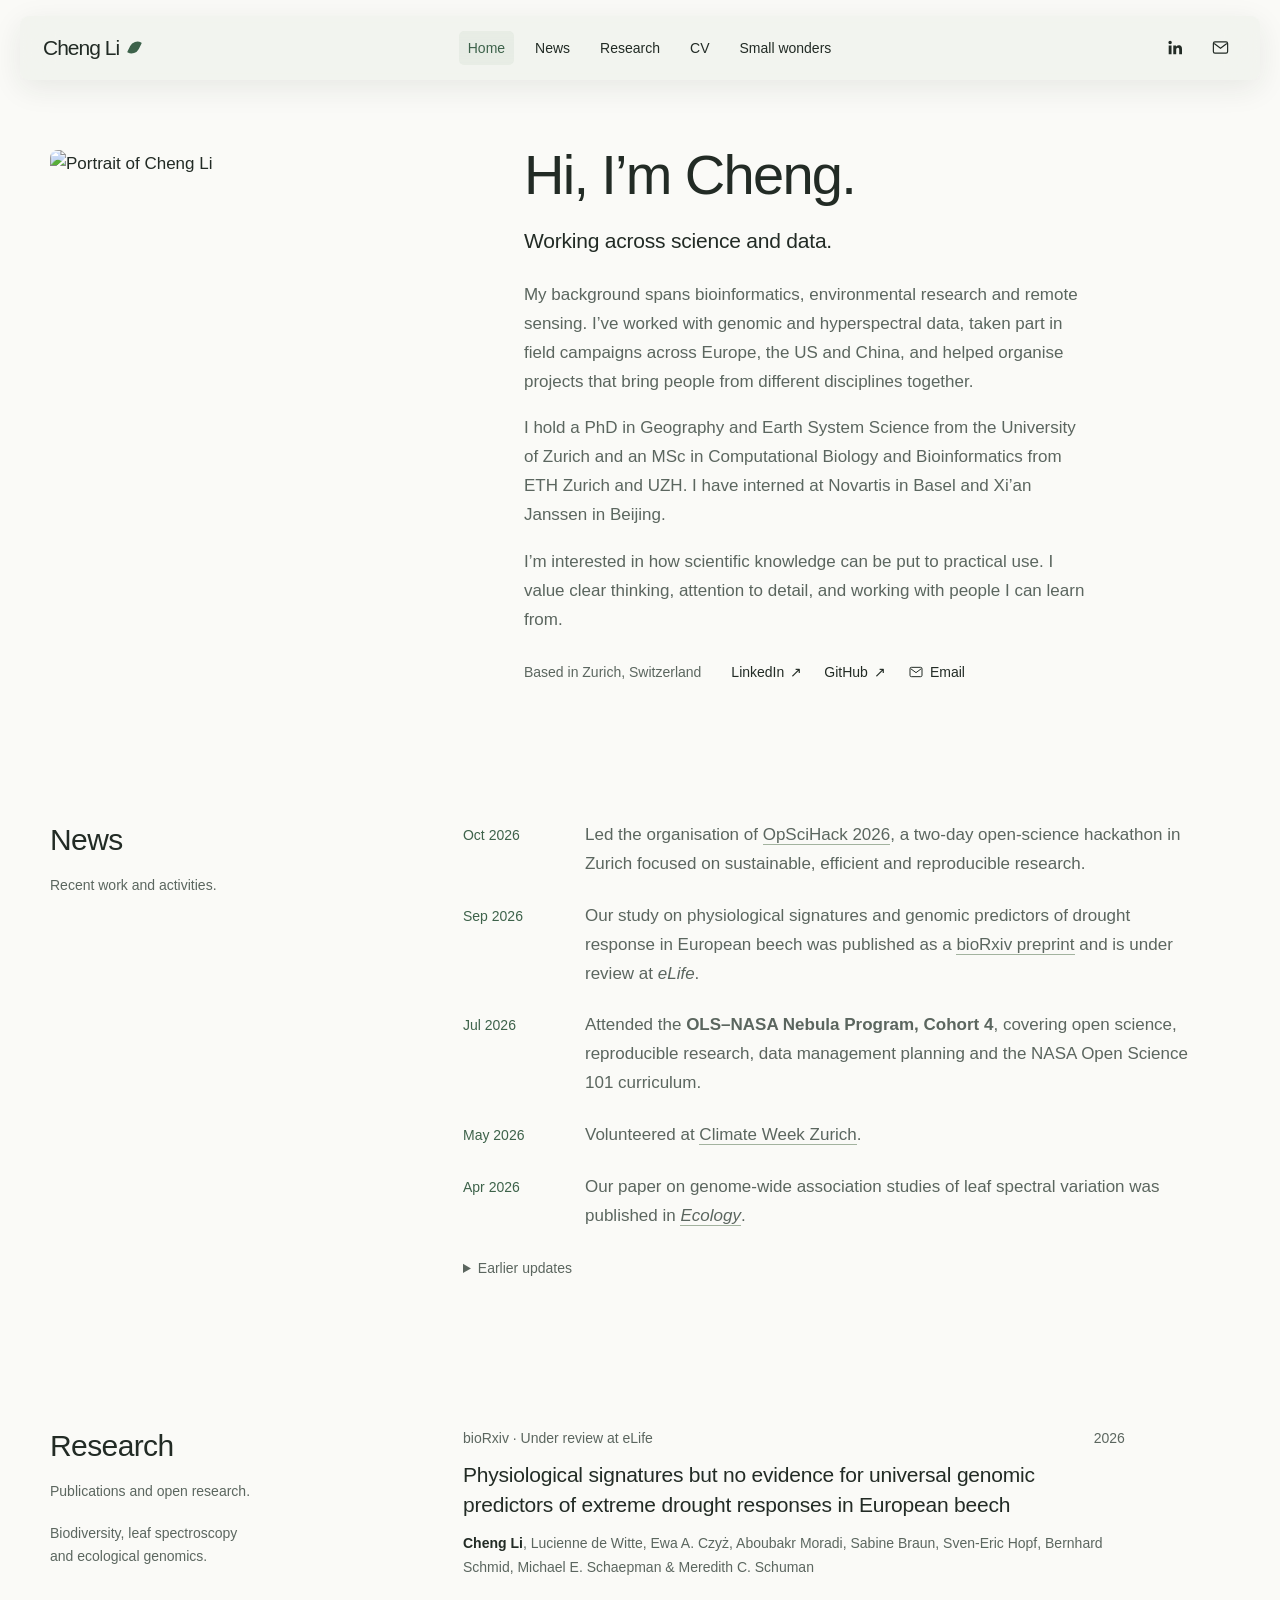
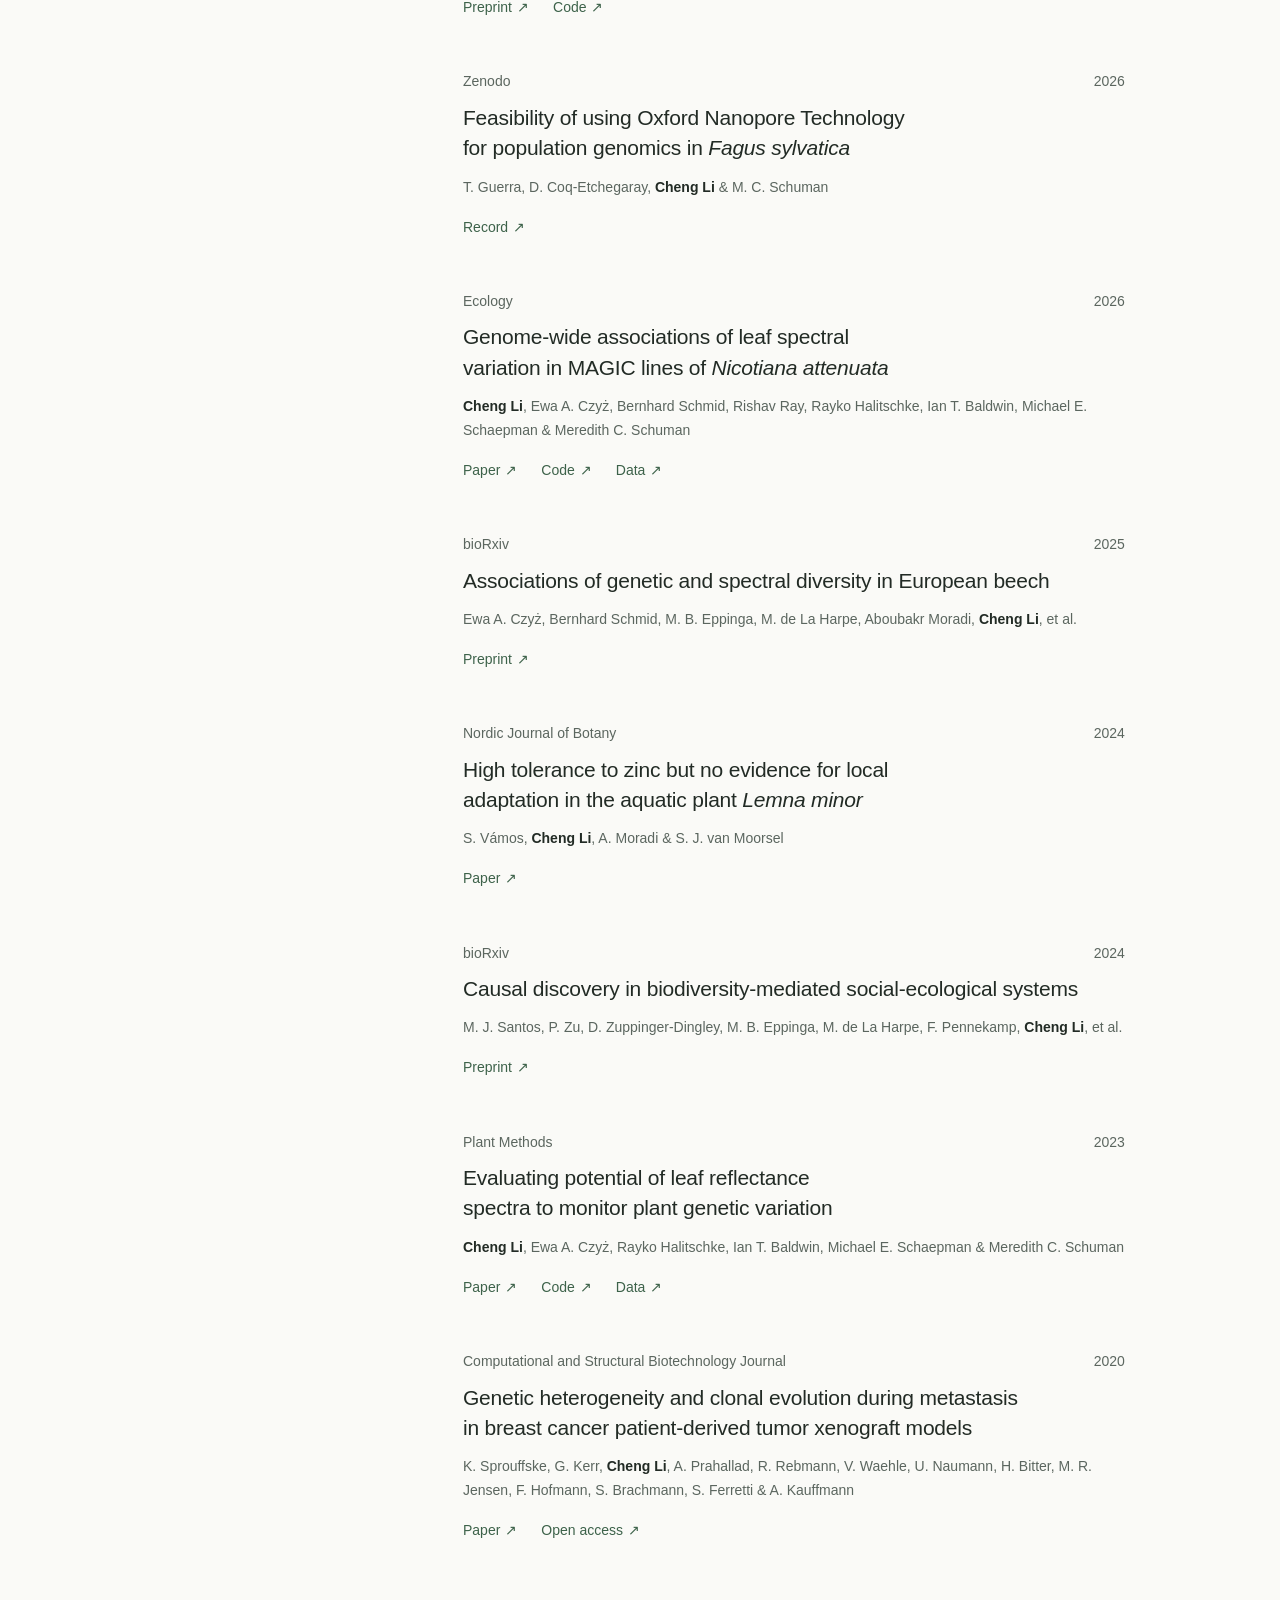
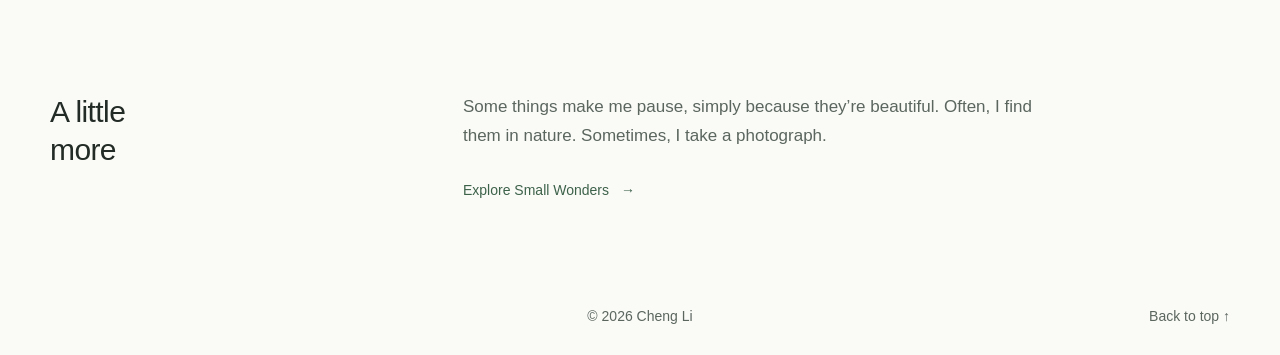
==== index.html @ f8cbde22 "Publish personal website pages and styles" ====
<!doctype html>
<html lang="en">
<head>
  <meta charset="utf-8">
  <meta name="viewport" content="width=device-width, initial-scale=1">
  <meta name="description" content="Cheng Li — interdisciplinary data professional in Zurich, bringing together ideas and experience across fields to turn complex challenges into practical value.">
  <meta name="theme-color" content="#fafaf7">
  <title>Cheng Li — Data & Interdisciplinary Work</title>
  <link rel="icon" href="assets/favicon.svg" type="image/svg+xml">
  <link rel="stylesheet" href="styles.css?v=9">
  <link rel="stylesheet" href="typography.css?v=8">
  <script src="script.js?v=2" defer></script>
</head>
<body>
  <a class="skip" href="#main">Skip to content</a>
  <header class="site-header">
    <a class="wordmark" href="#" aria-label="Cheng Li, home">Cheng Li<span class="brand-leaf" aria-hidden="true"></span></a>
    <nav aria-label="Main navigation"><a href="#main" aria-current="page">Home</a><a href="#news">News</a><a href="#research">Research</a><a href="cv.html">CV</a><a href="small-wonders.html">Small wonders</a></nav>
    <div class="header-icons"><a href="https://www.linkedin.com/in/chengli-naturedata" class="header-icon" aria-label="Cheng Li on LinkedIn" target="_blank" rel="noopener noreferrer"><svg viewBox="0 0 24 24" aria-hidden="true"><path fill="currentColor" stroke="none" d="M5.2 3.5a2.2 2.2 0 1 0 0 4.4 2.2 2.2 0 0 0 0-4.4ZM3.4 9.5H7v11H3.4zM9.2 9.5h3.4V11h.05c.47-.89 1.62-1.83 3.34-1.83 3.57 0 4.23 2.35 4.23 5.4v5.93h-3.55v-5.26c0-1.26-.02-2.88-1.76-2.88-1.76 0-2.03 1.37-2.03 2.79v5.35H9.2z"/></svg></a><a href="mailto:licheng1221@hotmail.com" class="email-icon" aria-label="Email Cheng Li"><svg viewBox="0 0 24 24" aria-hidden="true"><rect x="3" y="5" width="18" height="14" rx="2"/><path d="m4 7 8 6 8-6"/></svg></a></div>
  </header>
  <main id="main" class="wrap">
    <section class="hero" aria-labelledby="hero-title">
      <div class="hero-intro"><h1 id="hero-title">Hi, I’m Cheng.</h1><p class="professional-title">Working across science and data.</p><p class="bio">My background spans bioinformatics, environmental research and remote sensing. I’ve worked with genomic and hyperspectral data, taken part in field campaigns across Europe, the US and China, and helped organise projects that bring people from different disciplines together.</p><p class="bio">I hold a PhD in Geography and Earth System Science from the University of Zurich and an MSc in Computational Biology and Bioinformatics from ETH Zurich and UZH. I have interned at Novartis in Basel and Xi’an Janssen in Beijing.</p><p class="bio">I’m interested in how scientific knowledge can be put to practical use. I value clear thinking, attention to detail, and working with people I can learn from.</p></div>
      <figure class="portrait"><img src="assets/cheng-li.jpg" alt="Portrait of Cheng Li" width="1792" height="2217"></figure>
      <div class="hero-bottom"><p class="location">Based in Zurich, Switzerland</p><div class="socials"><a href="https://www.linkedin.com/in/chengli-naturedata" target="_blank" rel="noopener noreferrer">LinkedIn <span aria-hidden="true">↗</span></a><a href="https://github.com/licheng1221" target="_blank" rel="noopener noreferrer">GitHub <span aria-hidden="true">↗</span></a><a href="mailto:licheng1221@hotmail.com" aria-label="Email Cheng Li"><svg viewBox="0 0 24 24" aria-hidden="true"><rect x="3" y="5" width="18" height="14" rx="2"/><path d="m4 7 8 6 8-6"/></svg><span>Email</span></a></div></div>
    </section>

    <section id="news" class="section news" aria-labelledby="news-title"><div class="section-label"><h2 id="news-title">News</h2><p>Recent work and activities.</p></div><div class="section-content"><ol class="news-list">
      <li><time datetime="2026-10">Oct 2026</time><p>Led the organisation of <a href="https://www.openinnovationlifesciences.com/opscihack" target="_blank" rel="noopener noreferrer">OpSciHack 2026</a>, a two-day open-science hackathon in Zurich focused on sustainable, efficient and reproducible research.</p></li>
      <li><time datetime="2026-09">Sep 2026</time><p>Our study on physiological signatures and genomic predictors of drought response in European beech was published as a <a href="https://doi.org/10.64898/2026.09.20.752377" target="_blank" rel="noopener noreferrer">bioRxiv preprint</a> and is under review at <em>eLife</em>.</p></li>
      <li><time datetime="2026-07-09">Jul 2026</time><p>Attended the <strong>OLS–NASA Nebula Program, Cohort 4</strong>, covering open science, reproducible research, data management planning and the NASA Open Science 101 curriculum.</p></li>
      <li><time datetime="2026-05">May 2026</time><p>Volunteered at <a href="https://zurich-climate-week-fafd55.webflow.io/" target="_blank" rel="noopener noreferrer">Climate Week Zurich</a>.</p></li>
      <li><time datetime="2026-04">Apr 2026</time><p>Our paper on genome-wide association studies of leaf spectral variation was published in <a href="https://doi.org/10.1002/ecy.70366" target="_blank" rel="noopener noreferrer"><em>Ecology</em></a>.</p></li>
    </ol><details class="older-news"><summary>Earlier updates</summary><ol class="news-list">
      <li><time datetime="2026-01">Jan 2026</time><p>Joined the board of <a href="https://www.ls2.ch/sections/bioinformatics" target="_blank" rel="noopener noreferrer">Intersection Bioinformatics</a> at Life Sciences Switzerland.</p></li>
      <li><time datetime="2025-06">Jun 2025</time><p>Attended the 8th <a href="https://www.sciencefilm.ch/filmmaking-marathon" target="_blank" rel="noopener noreferrer">Science Filmmaking Marathon</a>. Our short film <em>NOISE</em> won the Audience Award at the 7th Global Science Film Festival’s Bern screening.</p></li>
      <li><time datetime="2024-06">Jun 2024</time><p>Gave an oral presentation on “Association study of genetic variation and spectroscopic imaging variants” at the World Biodiversity Forum in Davos, Switzerland.</p></li>
      <li><time datetime="2023-08">Aug 2023</time><p>Gave an oral presentation on “Association study of genetic variation and spectroscopic imaging variants” at the Ecological Society of America Annual Meeting in Portland, USA.</p></li>
      <li><time datetime="2022-08">Aug 2022</time><p>Gave an oral presentation on “Genetic associations with drought and its spectral signatures in beech forests” at ForestSAT in Berlin, Germany.</p></li>
      <li><time datetime="2023-10">Oct 2023</time><p>Our study, “Evaluating potential of leaf reflectance spectra to monitor plant genetic variation,” was published in <a href="https://doi.org/10.1186/s13007-023-01089-9" target="_blank" rel="noopener noreferrer"><em>Plant Methods</em></a>.</p></li>
    </ol></details></div></section>

    <section id="research" class="section research-section" aria-labelledby="research-title"><div class="section-label"><h2 id="research-title">Research</h2><p>Publications and open research.</p><p class="research-note">Biodiversity, leaf spectroscopy<br>and ecological genomics.</p></div><div class="section-content publication-list">
      <article class="publication"><div class="publication-meta"><span>bioRxiv · Under review at eLife</span><span>2026</span></div><h3><a href="https://doi.org/10.64898/2026.09.20.752377" target="_blank" rel="noopener noreferrer">Physiological signatures but no evidence for universal genomic predictors of extreme drought responses in European beech</a></h3><p class="authors"><strong>Cheng Li</strong>, Lucienne de Witte, Ewa A. Czyż, Aboubakr Moradi, Sabine Braun, Sven-Eric Hopf, Bernhard Schmid, Michael E. Schaepman & Meredith C. Schuman</p><div class="paper-links"><a href="https://doi.org/10.64898/2026.09.20.752377" target="_blank" rel="noopener noreferrer">Preprint <span aria-hidden="true">↗</span></a><a href="https://github.com/licheng1221/Drought-susceptibility-in-European-beech-forests" target="_blank" rel="noopener noreferrer">Code <span aria-hidden="true">↗</span></a></div></article>
      <article class="publication"><div class="publication-meta"><span>Zenodo</span><span>2026</span></div><h3><a href="https://doi.org/10.5281/zenodo.20444801" target="_blank" rel="noopener noreferrer">Feasibility of using Oxford Nanopore Technology for population genomics in <em>Fagus sylvatica</em></a></h3><p class="authors">T. Guerra, D. Coq-Etchegaray, <strong>Cheng Li</strong> & M. C. Schuman</p><div class="paper-links"><a href="https://doi.org/10.5281/zenodo.20444801" target="_blank" rel="noopener noreferrer">Record <span aria-hidden="true">↗</span></a></div></article>
      <article class="publication"><div class="publication-meta"><span>Ecology</span><span>2026</span></div><h3><a href="https://doi.org/10.1002/ecy.70366" target="_blank" rel="noopener noreferrer">Genome-wide associations of leaf spectral variation in MAGIC lines of <em>Nicotiana attenuata</em></a></h3><p class="authors"><strong>Cheng Li</strong>, Ewa A. Czyż, Bernhard Schmid, Rishav Ray, Rayko Halitschke, Ian T. Baldwin, Michael E. Schaepman & Meredith C. Schuman</p><div class="paper-links"><a href="https://doi.org/10.1002/ecy.70366" target="_blank" rel="noopener noreferrer">Paper <span aria-hidden="true">↗</span></a><a href="https://github.com/licheng1221/Genome-wide-associations-of-leaf-spectral-variation-in-MAGIC-lines-of-Nicotiana-attenuata" target="_blank" rel="noopener noreferrer">Code <span aria-hidden="true">↗</span></a><a href="https://zenodo.org/records/10700859" target="_blank" rel="noopener noreferrer">Data <span aria-hidden="true">↗</span></a></div></article>
      <article class="publication"><div class="publication-meta"><span>bioRxiv</span><span>2025</span></div><h3><a href="https://doi.org/10.1101/2023.08.16.553487" target="_blank" rel="noopener noreferrer">Associations of genetic and spectral diversity in European beech</a></h3><p class="authors">Ewa A. Czyż, Bernhard Schmid, M. B. Eppinga, M. de La Harpe, Aboubakr Moradi, <strong>Cheng Li</strong>, et al.</p><div class="paper-links"><a href="https://doi.org/10.1101/2023.08.16.553487" target="_blank" rel="noopener noreferrer">Preprint <span aria-hidden="true">↗</span></a></div></article>
      <article class="publication"><div class="publication-meta"><span>Nordic Journal of Botany</span><span>2024</span></div><h3><a href="https://doi.org/10.1111/njb.04078" target="_blank" rel="noopener noreferrer">High tolerance to zinc but no evidence for local adaptation in the aquatic plant <em>Lemna minor</em></a></h3><p class="authors">S. Vámos, <strong>Cheng Li</strong>, A. Moradi & S. J. van Moorsel</p><div class="paper-links"><a href="https://doi.org/10.1111/njb.04078" target="_blank" rel="noopener noreferrer">Paper <span aria-hidden="true">↗</span></a></div></article>
      <article class="publication"><div class="publication-meta"><span>bioRxiv</span><span>2024</span></div><h3><a href="https://doi.org/10.1101/2024.05.26.595962" target="_blank" rel="noopener noreferrer">Causal discovery in biodiversity-mediated social-ecological systems</a></h3><p class="authors">M. J. Santos, P. Zu, D. Zuppinger-Dingley, M. B. Eppinga, M. de La Harpe, F. Pennekamp, <strong>Cheng Li</strong>, et al.</p><div class="paper-links"><a href="https://doi.org/10.1101/2024.05.26.595962" target="_blank" rel="noopener noreferrer">Preprint <span aria-hidden="true">↗</span></a></div></article>
      <article class="publication"><div class="publication-meta"><span>Plant Methods</span><span>2023</span></div><h3><a href="https://doi.org/10.1186/s13007-023-01089-9" target="_blank" rel="noopener noreferrer">Evaluating potential of leaf reflectance spectra to monitor plant genetic variation</a></h3><p class="authors"><strong>Cheng Li</strong>, Ewa A. Czyż, Rayko Halitschke, Ian T. Baldwin, Michael E. Schaepman & Meredith C. Schuman</p><div class="paper-links"><a href="https://doi.org/10.1186/s13007-023-01089-9" target="_blank" rel="noopener noreferrer">Paper <span aria-hidden="true">↗</span></a><a href="https://github.com/licheng1221/How-leaves-reflect-genetic-variation" target="_blank" rel="noopener noreferrer">Code <span aria-hidden="true">↗</span></a><a href="https://zenodo.org/records/10700859" target="_blank" rel="noopener noreferrer">Data <span aria-hidden="true">↗</span></a></div></article>
      <article class="publication"><div class="publication-meta"><span>Computational and Structural Biotechnology Journal</span><span>2020</span></div><h3><a href="https://doi.org/10.1016/j.csbj.2020.01.008" target="_blank" rel="noopener noreferrer">Genetic heterogeneity and clonal evolution during metastasis in breast cancer patient-derived tumor xenograft models</a></h3><p class="authors">K. Sprouffske, G. Kerr, <strong>Cheng Li</strong>, A. Prahallad, R. Rebmann, V. Waehle, U. Naumann, H. Bitter, M. R. Jensen, F. Hofmann, S. Brachmann, S. Ferretti & A. Kauffmann</p><div class="paper-links"><a href="https://doi.org/10.1016/j.csbj.2020.01.008" target="_blank" rel="noopener noreferrer">Paper <span aria-hidden="true">↗</span></a><a href="https://pmc.ncbi.nlm.nih.gov/articles/PMC7026725/" target="_blank" rel="noopener noreferrer">Open access <span aria-hidden="true">↗</span></a></div></article>
    </div></section>


    <section id="about" class="section about" aria-labelledby="about-title"><div class="section-label"><h2 id="about-title">A little <br>more</h2></div><div class="section-content"><div class="about-columns"><p>Some things make me pause, simply because they’re beautiful. Often, I find them in nature. Sometimes, I take a photograph.</p></div><a class="inline-link" href="small-wonders.html">Explore Small Wonders <span aria-hidden="true">→</span></a></div></section>
  </main>
  <footer class="site-footer wrap"><span aria-hidden="true"></span><span>© <span id="year">2026</span> Cheng Li</span><a href="#main">Back to top ↑</a></footer>
</body>
</html>
---- styles.css ----
:root{--paper:#fafaf7;--ink:#222b25;--green:#3d624a;--muted:#5b665f;--line:#dce2d8;--nav:#edf0e9;--sans:"Helvetica Neue",Helvetica,Arial,sans-serif}
*{box-sizing:border-box}html{scroll-behavior:smooth;scroll-padding-top:32px}body{margin:0;background:var(--paper);color:var(--ink);font:15px/1.7 var(--sans);-webkit-font-smoothing:antialiased}a{color:inherit;text-decoration:none}a:hover{text-decoration:underline;text-underline-offset:5px}a:focus-visible,summary:focus-visible{outline:2px solid var(--green);outline-offset:6px}::selection{background:#d9e5d6}.wrap{width:min(1180px,calc(100% - 96px));margin-inline:auto}.skip{position:fixed;top:-100px;left:20px;background:var(--ink);color:white;padding:10px 20px;z-index:20}.skip:focus{top:12px}.site-header{width:calc(100% - 40px);max-width:1400px;margin:16px auto 0;background:var(--nav);border-radius:9px;display:flex;justify-content:space-between;align-items:center;padding:14px 23px;gap:20px}.wordmark{font-size:21px;letter-spacing:-1px;font-weight:500;display:flex;gap:11px;align-items:center;white-space:nowrap}.brand-leaf{height:15px;width:9px;background:var(--green);border-radius:10px 1px 10px 1px;transform:rotate(27deg)}nav{display:flex;gap:29px;font-size:12px}.email-icon{display:flex;padding:4px}svg{width:20px;height:20px;fill:none;stroke:currentColor;stroke-width:1.5}.hero{display:grid;grid-template-columns:36% 1fr;column-gap:9%;padding-top:65px;padding-bottom:74px;min-height:580px}.hero-intro{grid-column:2;grid-row:1}.hero h1{font-size:clamp(56px,6.3vw,88px);line-height:1.1;letter-spacing:-4.5px;font-weight:500;margin:0 0 24px;white-space:nowrap}.professional-title{font-size:27px;line-height:1.3;letter-spacing:-.7px;margin:0 0 23px}.bio{max-width:510px;font-size:14px;line-height:1.8;color:#5b665f;margin:0 0 15px}.portrait{grid-column:1;grid-row:1/3;align-self:center;width:77%;margin:65px 0 0}.portrait img{display:block;width:100%;height:auto;aspect-ratio:.85;object-fit:cover;border-radius:8px}.portrait figcaption{font-size:11px;line-height:1.6;color:var(--muted);margin-top:12px}.portrait figcaption span{display:block;font-size:9px;margin-top:2px;color:#5b665f}.hero-bottom{grid-column:2;grid-row:2;align-self:end;display:flex;justify-content:space-between;align-items:end;gap:20px;margin-top:32px}.location{font-size:11px;line-height:1.7;color:var(--muted);max-width:110px;margin:0}.socials{display:flex;gap:24px;align-items:center;flex-wrap:wrap}.socials a{font-size:12px;display:inline-flex;align-items:center;gap:6px}.socials svg{width:16px;height:16px}.section{display:grid;grid-template-columns:29% 1fr;column-gap:6%;padding-block:74px;border-top:0;scroll-margin-top:12px}.section-label h2{font:500 38px/1.1 var(--sans);letter-spacing:-1.7px;margin:0 0 15px}.section-label>p{font-size:12px;line-height:1.8;color:var(--muted);margin:0}.section-label .research-note{font-size:11px;margin-top:28px}.section-content{min-width:0}.news-list{padding:0;margin:0;list-style:none}.news-list li{display:grid;grid-template-columns:88px 1fr;gap:20px;padding-bottom:18px}.news-list time{font-size:11px;color:var(--green);padding-top:3px}.news-list p{font-size:14px;line-height:1.7;margin:0}.news-list a{border-bottom:1px solid #a3b39f}.older-news summary{font-size:11px;color:var(--muted);cursor:pointer;max-width:max-content;margin-top:3px}.older-news[open] summary{margin-bottom:22px}.entry{padding-bottom:28px;margin-bottom:28px;border-bottom:1px solid var(--line)}.entry:last-child{margin:0;padding:0;border:0}.entry-heading{display:flex;justify-content:space-between;gap:22px;align-items:baseline}.entry h3{font-size:19px;font-weight:500;letter-spacing:-.5px;line-height:1.4;margin:0 0 7px}.entry .date{font-size:10px;white-space:nowrap;line-height:1.5;color:var(--muted);margin:0}.entry .organisation{font-size:12px;color:var(--green);margin:0 0 10px}.entry>p{font-size:13px;line-height:1.8;color:var(--muted);max-width:660px;margin:0}.skills{list-style:none;padding:0;margin:15px 0 0;display:flex;flex-wrap:wrap;gap:7px}.skills li{font-size:10px;border:1px solid #dce2d8;border-radius:4px;padding:3px 8px;color:#5b665f}.inline-link{font-size:12px;display:inline-flex;gap:17px;border-bottom:1px solid #a3b39f;padding-bottom:3px}.education-list .entry{padding-bottom:23px;margin-bottom:23px}.education-list .entry:last-child{padding-bottom:0;margin-bottom:0}.education-list h3{font-size:18px}.entry .thesis{font-size:11px}.publication-group-title{font-size:18px;font-weight:500;letter-spacing:-.4px;margin:4px 0 24px;padding-bottom:12px;border-bottom:1px solid var(--line)}.publication-group-title:not(:first-child){margin-top:34px}.publication{padding:0 0 32px;margin-bottom:32px;border-bottom:1px solid var(--line)}.publication-meta{display:flex;justify-content:space-between;gap:20px;font-size:11px;color:var(--green);margin-bottom:13px}.publication-meta span:first-child{max-width:82%}.publication h3{font-size:22px;font-weight:500;letter-spacing:-.55px;line-height:1.42;margin:0 0 12px}.authors{font-size:12px;line-height:1.75;color:var(--muted);margin:0 0 5px}.authors strong{font-weight:500;color:var(--ink)}.citation{font-size:11px;color:var(--muted);margin:0 0 12px}.paper-description{font-size:13px;line-height:1.8;color:var(--muted);margin:0 0 16px}.paper-links{display:flex;gap:9px;flex-wrap:wrap}.paper-links a{font-size:11px;line-height:1.4;padding:6px 12px;background:#edf0e9;border-radius:4px}.paper-links a:hover{background:#e0e7da;text-decoration:none}.ongoing{background:#edf0e9;padding:25px 28px;border-radius:5px}.status{display:block;font-size:10px;color:var(--green);margin-bottom:12px}.ongoing h3{font-size:17px;font-weight:500;line-height:1.5;letter-spacing:-.3px;margin:0 0 12px}.ongoing p{font-size:12px;line-height:1.8;color:var(--muted);margin:0 0 16px}.personal-statement{font-size:29px;line-height:1.4;letter-spacing:-.9px;margin:0 0 28px}.about-columns{display:grid;grid-template-columns:1fr 1fr;gap:28px}.about-columns p{font-size:13px;color:var(--muted);line-height:1.85;margin:0 0 23px}.contact{display:flex;align-items:center;justify-content:space-between;gap:30px;border-top:1px solid var(--line);padding:65px 0 75px}.contact h2{font-size:clamp(42px,5.2vw,68px);letter-spacing:-3px;line-height:1.1;font-weight:500;margin:0}.contact p{font-size:12px;color:var(--muted);margin:0 0 17px}.site-footer{position:relative;display:flex;justify-content:center;align-items:center;border-top:1px solid var(--line);padding-block:21px 28px;gap:20px;color:var(--muted);font-size:10px}
@media(max-width:1000px){.wrap{width:calc(100% - 64px)}.hero{column-gap:6%;padding-top:55px;grid-template-columns:34% 1fr;min-height:530px}.hero h1{font-size:66px;letter-spacing:-3.5px}.professional-title{font-size:24px}.portrait{width:90%}.hero-bottom{flex-wrap:wrap;gap:16px}.location{max-width:none}.section{grid-template-columns:26% 1fr;gap:6%}.section-label h2{font-size:33px}.entry-heading{display:block}.entry .date{margin:0 0 9px}.entry h3{font-size:18px}.publication h3{font-size:21px}.section{padding-block:54px}}
@media(max-width:720px){.wrap{width:calc(100% - 40px)}.site-header{width:calc(100% - 24px);padding:13px 14px;margin-top:12px;gap:12px;flex-wrap:wrap}.wordmark{font-size:20px}.site-header nav{order:3;width:100%;justify-content:space-between;gap:12px;font-size:11px;border-top:1px solid #dce2d8;padding-top:10px}.hero{grid-template-columns:30% 1fr;column-gap:7%;padding-top:44px;padding-bottom:45px;min-height:0}.hero h1{font-size:48px;letter-spacing:-2.7px;white-space:normal}.professional-title{font-size:21px;letter-spacing:-.5px}.bio{font-size:13px}.portrait{width:100%;align-self:start;margin-top:95px}.portrait figcaption{font-size:9px}.portrait figcaption span{font-size:8px}.hero-bottom{margin-top:20px}.socials{gap:20px}.section{grid-template-columns:1fr;gap:28px;padding-block:48px}.section-label h2{font-size:32px;margin-bottom:9px}.section-label h2 br{display:none}.section-label h2 br::after{content:' '}.section-label>p{font-size:11px}.section-label>p br{display:none}.section-label .research-note{margin-top:5px}.entry-heading{display:flex}.entry .date{margin:0}.entry h3{max-width:72%;font-size:18px}.news-list li{grid-template-columns:78px 1fr;gap:14px}.news-list p{font-size:13px}.news-list time{font-size:10px}.publication h3{font-size:21px}.personal-statement{font-size:26px}.contact{padding-block:45px;align-items:start;flex-direction:column;gap:23px}.contact h2{font-size:49px}.site-footer>span:nth-child(2){display:none}.site-footer>a{position:absolute;right:0}}
@media(max-width:480px){.hero{grid-template-columns:1fr;gap:0;padding-top:36px}.hero-intro{grid-column:1;grid-row:1}.hero h1{font-size:clamp(45px,12vw,58px);letter-spacing:-2.7px;margin-bottom:18px}.professional-title{font-size:22px}.professional-title br{display:none}.bio{font-size:13px}.portrait{grid-column:1;grid-row:2;width:100%;margin-top:15px;display:grid;grid-template-columns:110px 1fr;gap:18px;align-items:end}.portrait img{aspect-ratio:1.1;border-radius:5px}.portrait figcaption{font-size:10px;margin:0 0 8px}.portrait figcaption span{font-size:9px}.hero-bottom{grid-column:1;grid-row:3;margin-top:24px;display:flex;flex-wrap:wrap;gap:14px}.hero-bottom .socials{gap:24px}.location{width:100%}.entry-heading{display:block}.entry h3{max-width:none}.entry .date{margin-bottom:8px}.education-list h3{font-size:17px}.publication-meta{font-size:10px;gap:12px}.publication-meta span:first-child{max-width:85%}.publication h3{font-size:20px}.ongoing{padding:22px}.about-columns{grid-template-columns:1fr;gap:0}.personal-statement{font-size:25px}.news-list li{grid-template-columns:67px 1fr;gap:12px}.news-list p{font-size:13px}.socials a{font-size:11px}.section-label h2 br{display:inline}.section-label h2 br::after{content:' '}}
@media(prefers-reduced-motion:reduce){html{scroll-behavior:auto}}

.small-wonders-hero{padding:75px 0 84px;max-width:760px}.back-link{font-size:12px;color:var(--muted);margin:0 0 47px}.small-wonders-hero h1{font-size:clamp(64px,9vw,112px);font-weight:500;letter-spacing:-6px;line-height:1.05;margin:0 0 27px}.small-wonders-intro{max-width:610px;font-size:18px;line-height:1.8;color:#5b665f;margin:0}.small-wonders-section{display:grid;grid-template-columns:29% 1fr;column-gap:6%;padding-block:48px 62px;border-top:1px solid var(--line)}.small-wonders-heading h2{font-size:30px;font-weight:500;letter-spacing:-1px;line-height:1.2;margin:0 0 10px}.small-wonders-heading p{font-size:12px;color:var(--muted);margin:0}.gallery-note{min-height:240px;background:#edf0e9;border-radius:5px;display:flex;flex-direction:column;justify-content:center;align-items:center;color:var(--green);text-align:center;padding:30px}.gallery-note>span{font-size:30px}.gallery-note p{font-size:13px;margin:12px 0 0;color:var(--muted)}.film-note{padding:22px 0;max-width:620px}.film-note p{font-size:15px;line-height:1.8;color:#5b665f;margin:0 0 20px}.small-wonders-page .site-footer{margin-top:30px}
@media(max-width:720px){.small-wonders-hero{padding:52px 0 58px}.back-link{margin-bottom:36px}.small-wonders-hero h1{font-size:68px;letter-spacing:-4px}.small-wonders-intro{font-size:16px}.small-wonders-section{grid-template-columns:1fr;gap:24px;padding-block:38px 45px}.small-wonders-heading h2{font-size:27px}.gallery-note{min-height:190px}}
@media(max-width:480px){.small-wonders-hero h1{font-size:58px;letter-spacing:-3.6px}}

/* Small Wonders horizontal photo gallery */
.small-wonders-hero{padding-bottom:32px}.small-wonders-hero+.photo-carousel{border-top:0;padding-top:10px}.photo-carousel{padding:20px 0 68px;overflow:hidden}.photo-track{display:flex;gap:24px;overflow-x:auto;scroll-snap-type:x mandatory;scroll-behavior:smooth;scrollbar-width:none;overscroll-behavior-x:contain;padding:0 max(0px,calc((100vw - min(1180px,100vw - 96px))/2)) 12px}.photo-track::-webkit-scrollbar{display:none}.photo-slide{flex:0 0 min(76vw,940px);height:min(62vw,620px);min-height:360px;margin:0;scroll-snap-align:center;display:flex;flex-direction:column;align-items:center}.photo-slide img{display:block;width:100%;height:calc(100% - 31px);object-fit:contain;background:transparent}.photo-slide figcaption{height:31px;align-self:flex-start;padding-top:7px;font-size:11px;line-height:1.45;color:var(--muted)}.photo-slide:has(figcaption span) figcaption{height:44px}.photo-slide figcaption span{display:block}.photo-slide figcaption span:first-child{color:var(--ink)}.carousel-controls{width:min(1180px,calc(100% - 96px));margin:14px auto 0;display:flex;justify-content:space-between;align-items:center}.carousel-count{font-size:11px;color:var(--muted);font-variant-numeric:tabular-nums}.count-divider{padding-inline:7px;color:#a3b39f}.carousel-buttons{display:flex;gap:8px}.carousel-buttons button{width:40px;height:40px;border:1px solid var(--line);border-radius:50%;background:transparent;color:var(--ink);font:20px/1 var(--sans);cursor:pointer;transition:background .2s ease,color .2s ease}.carousel-buttons button:hover{background:var(--green);border-color:var(--green);color:white}.carousel-buttons button:disabled{opacity:.35;cursor:default}.carousel-buttons button:focus-visible{outline:2px solid var(--green);outline-offset:3px}
@media(max-width:720px){.small-wonders-hero{padding-bottom:25px}.photo-carousel{padding-top:8px;padding-bottom:48px}.photo-track{gap:14px;padding-inline:20px}.photo-slide{flex-basis:88vw;height:68vw;min-height:250px}.carousel-controls{width:calc(100% - 40px);margin-top:10px}.carousel-buttons button{width:36px;height:36px}}

/* The portrait frames use more of the gallery's vertical space. */
.photo-slide{height:min(72vh,720px);min-height:420px}.photo-slide img{height:calc(100% - 31px);width:100%;object-fit:contain}.photo-slide:has(figcaption span) img{height:calc(100% - 44px)}.carousel-controls{justify-content:flex-end}
@media(max-width:720px){.photo-slide{height:min(70vh,620px);min-height:320px}.photo-track{padding-inline:20px}}

.film-note h3{font-size:25px;font-weight:500;letter-spacing:-.5px;margin:0 0 8px}.film-note .film-context{font-size:12px;color:var(--green);margin-bottom:18px}.film-links{display:flex;flex-wrap:wrap;gap:20px;margin:22px 0 28px}.film-embed{position:relative;width:100%;aspect-ratio:16/9;background:#edf0e9;border-radius:5px;overflow:hidden}.film-embed iframe{position:absolute;inset:0;width:100%;height:100%;border:0}

.header-icons{display:flex;align-items:center;gap:13px}.header-icon{display:flex;align-items:center;justify-content:center;padding:4px}.header-icon svg{width:19px;height:19px}.email-icon svg{width:19px;height:19px}

/* Keep the research list and closing link calm, using space instead of rules. */
.publication{border-bottom:0;padding-bottom:12px;margin-bottom:34px}.publication:last-child{margin-bottom:0}.site-footer{border-top:0}.about .inline-link{border:0;padding:8px 0;gap:12px;color:var(--green);font-size:13px;font-weight:500;text-decoration:none}.about .inline-link span{display:inline-block;transition:transform .2s ease}.about .inline-link:hover{text-decoration:none;color:var(--ink)}.about .inline-link:hover span{transform:translateX(5px)}.about .inline-link:focus-visible{outline-offset:2px}
@media(prefers-reduced-motion:reduce){.about .inline-link span{transition:none}}
.film-section{border-top:0}

.cv-intro{padding:66px 0 56px}.cv-intro h1{font-size:clamp(58px,8vw,90px);font-weight:500;letter-spacing:-4px;line-height:1;margin:0 0 18px}.cv-intro>p:last-child{font-size:15px;color:var(--muted);margin:0}.cv-section{display:grid;grid-template-columns:29% 1fr;column-gap:6%;padding:48px 0 58px}.cv-section h2{font-size:29px;line-height:1.2;letter-spacing:-.8px;font-weight:500;margin:0}.cv-list{display:flex;flex-direction:column;gap:30px}.cv-entry{display:grid;grid-template-columns:125px 1fr;gap:22px}.cv-date{font-size:11px;color:var(--green);margin:4px 0 0;white-space:nowrap}.cv-entry h3{font-size:17px;font-weight:500;letter-spacing:-.2px;line-height:1.45;margin:0 0 3px}.cv-org{font-size:12px;color:var(--muted);margin:0 0 10px}.cv-entry ul{padding-left:17px;margin:0;color:#5b665f}.cv-entry li{font-size:13px;line-height:1.7;padding-left:2px;margin:0 0 4px}.cv-detail{font-size:12px;color:var(--muted);margin:0}.cv-section+.cv-section{padding-top:32px}
@media(max-width:720px){.cv-intro{padding:48px 0 38px}.cv-section{grid-template-columns:1fr;gap:22px;padding:38px 0 42px}.cv-section h2{font-size:27px}.cv-entry{grid-template-columns:1fr;gap:5px}.cv-date{margin:0}.cv-list{gap:25px}}

.cv-intro h1{font-size:clamp(48px,6vw,68px);letter-spacing:-2.7px}.cv-section{display:block;padding:30px 0 38px}.cv-section h2{font-size:25px;margin:0 0 21px}.cv-list{gap:24px}.cv-entry{grid-template-columns:170px 1fr;gap:28px}.language-list{display:flex;flex-direction:row;gap:42px}.language-list p{margin:0;display:flex;gap:10px;font-size:13px}.language-list strong{font-weight:500}.language-list span{color:var(--muted)}.cv-research-link{color:var(--green);border-bottom:1px solid #a3b39f;padding-bottom:2px}.cv-research-link span{display:inline-block;transition:transform .2s ease}.cv-research-link:hover{text-decoration:none;color:var(--ink)}.cv-research-link:hover span{transform:translate(3px,-3px)}
@media(max-width:720px){.cv-section{padding:25px 0 31px}.cv-section h2{margin-bottom:17px}.cv-entry{grid-template-columns:1fr;gap:4px}.language-list{flex-direction:column;gap:9px}}
---- typography.css ----
/* Shared type system: one sans-serif family, five semantic levels.
   Desktop: 14 / 17 / 21 / 30 / 48–56px. Small screens keep body text at 16px. */
:root {
  --sans: "Helvetica Neue", Helvetica, Arial, sans-serif;
  --text-body: 1.0625rem;
  --text-small: .875rem;
  --text-title: 1.3125rem;
  --text-section: 1.875rem;
  --text-display: 3.5rem;
  --ink: #222b25;
  --muted: #5b665f;
  --green: #3d624a;
}
body { font-family: var(--sans); font-size: var(--text-body); line-height: 1.7; }
button { font-family: inherit; }
h1, h2, h3 { text-wrap: balance; }
p, li { overflow-wrap: break-word; }
.hero h1, .small-wonders-hero h1, .cv-intro h1 {
  font-size: var(--text-display); font-weight: 500; line-height: 1.12;
  letter-spacing: -.035em; white-space: normal;
}
.cv-intro h1 { font-size: 3rem; }
.hero h1 { margin-bottom: 20px; }
.section-label h2, .small-wonders-heading h2, .cv-section h2 {
  font-size: var(--text-section); font-weight: 500; line-height: 1.25; letter-spacing: -.025em;
}
.professional-title, .publication h3, .film-note h3, .cv-entry h3 {
  font-size: var(--text-title); font-weight: 500; line-height: 1.45; letter-spacing: -.015em;
}
.professional-title { margin-bottom: 24px; }
.bio, .news-list p, .about-columns p, .small-wonders-intro,
.film-note p, .cv-entry li, .cv-detail, .language-list p, .cv-list > p {
  font-size: var(--text-body); line-height: 1.7; color: var(--muted);
}
.bio { max-width: 62ch; margin-bottom: 18px; }
.small-wonders-intro { max-width: 62ch; }
.about-columns { display: block; max-width: 62ch; }
.about-columns p { margin-bottom: 20px; }
.section-label > p, .section-label .research-note, .news-list time,
.older-news summary, .publication-meta, .authors, .paper-links a,
.location, .socials a, .inline-link, .about .inline-link,
.photo-slide figcaption, .film-note .film-context, .cv-date, .cv-org,
.site-footer, .site-header nav {
  font-size: var(--text-small); line-height: 1.6;
}
.authors { margin-bottom: 16px; color: var(--muted); }
.authors strong { font-weight: 600; }
.publication h3 { margin-bottom: 10px; }
.publication-meta { margin-bottom: 10px; }
.publication { padding-bottom: 0; margin-bottom: 42px; }
.paper-links a { padding: 7px 13px; }
.cv-org { margin-bottom: 10px; }
.cv-entry li { margin-bottom: 8px; }
.cv-date { white-space: normal; font-variant-numeric: tabular-nums; }
.cv-entry { grid-template-columns: 185px minmax(0,1fr); }
.cv-main { max-width: 1000px; }
.cv-list { gap: 30px; }
.cv-section { padding-block: 28px 36px; }
.cv-section h2 { margin-bottom: 26px; }
.cv-intro { padding-block: 60px 32px; }
.small-wonders-hero { max-width: 850px; padding-top: 60px; }
.small-wonders-hero h1 { margin-bottom: 24px; }
.film-note { padding-top: 0; max-width: 65ch; }
.film-note .film-context { color: var(--green); }
.hero { grid-template-columns: 30% minmax(0,1fr); column-gap: 8%; }
.hero-intro { min-width: 0; }
.portrait { width: 90%; margin-top: 30px; }
.hero-bottom { align-items: center; flex-wrap: wrap; }
.location { max-width: none; }
.news-list li { grid-template-columns: 100px minmax(0,1fr); gap: 22px; padding-bottom: 23px; }
.section-label .research-note { margin-top: 20px; }
.site-header nav { gap: 25px; }
.site-header nav a { padding-block: 7px; }
.header-icon, .email-icon { min-width: 32px; min-height: 32px; align-items: center; justify-content: center; }
.photo-slide figcaption { height: auto; min-height: 36px; flex-shrink: 0; }
.photo-slide:has(figcaption span) figcaption { height: auto; min-height: 55px; }
.photo-slide img { height: calc(100% - 36px); min-height: 0; }
.photo-slide:has(figcaption span) img { height: calc(100% - 55px); }
.site-footer { display: grid; grid-template-columns: 1fr auto 1fr; gap: 16px; }
.site-footer > span:nth-child(2) { display: block; text-align: center; }
.site-footer > a { position: static; justify-self: end; }
@media (max-width:1000px) {
  :root { --text-display: 3rem; --text-section: 1.75rem; }
  .hero { grid-template-columns: 28% minmax(0,1fr); gap: 6%; }
  .site-header nav { gap: 18px; }
}
@media (max-width:720px) {
  :root { --text-body: 1rem; --text-display: 2.5rem; --text-section: 1.625rem; --text-title: 1.25rem; }
  .cv-intro h1 { font-size: var(--text-display); }
  .hero { grid-template-columns: 1fr; gap: 0; }
  .hero-intro { grid-column: 1; grid-row: 1; }
  .portrait { grid-column: 1; grid-row: 2; display: block; width: 160px; margin: 16px 0 0; }
  .portrait img { aspect-ratio: 1792 / 2217; }
  .hero-bottom { grid-column: 1; grid-row: 3; margin-top: 24px; }
  .section-label h2 br { display: none; }
  .section-label h2 { margin-bottom: 12px; }
  .news-list li { grid-template-columns: 86px minmax(0,1fr); gap: 14px; }
  .cv-entry { grid-template-columns: 1fr; gap: 6px; }
  .cv-section h2 { margin-bottom: 22px; }
  .site-header nav { flex-wrap: wrap; gap: 4px 14px; border-top: 0; padding-top: 4px; }
  .small-wonders-hero, .cv-intro { padding-top: 40px; }
}
@media (max-width:400px) {
  .news-list li { grid-template-columns: 1fr; gap: 4px; }
  .site-footer { grid-template-columns: 1fr; }
  .site-footer > span[aria-hidden] { display:none; }
  .site-footer > a { justify-self: center; }
}
@media (prefers-reduced-motion:reduce) {
  .cv-research-link span, .carousel-buttons button { transition:none; }
}

/* Quiet glass surface for the shared navigation. */
.site-header {
  position: sticky;
  top: 16px;
  z-index: 30;
  background: #edf0e9;
  border: 0;
  box-shadow: 0 8px 30px rgba(34,43,37,.085);
}
@supports ((backdrop-filter: blur(16px)) or (-webkit-backdrop-filter: blur(16px))) {
  .site-header {
    background: rgba(237,240,233,.60);
    -webkit-backdrop-filter: blur(16px) saturate(115%);
    backdrop-filter: blur(16px) saturate(115%);
  }
}
html { scroll-padding-top: 110px; }
@media (max-width:720px) {
  .site-header { top: 12px; }
  html { scroll-padding-top: 155px; }
}
@media (prefers-reduced-transparency:reduce) {
  .site-header { background: #edf0e9; -webkit-backdrop-filter:none; backdrop-filter:none; }
}

/* Homepage introduction: align portrait and text, with one shared text edge. */
@media (min-width:721px) {
  .hero {
    grid-template-columns: minmax(0, .9fr) minmax(0, 1.6fr);
    column-gap: clamp(40px, 6vw, 88px);
    padding-top: 64px;
    padding-bottom: 64px;
    min-height: 0;
    align-items: start;
  }
  .hero-intro { grid-column: 2; grid-row: 1; }
  .hero .portrait {
    grid-column: 1;
    grid-row: 1 / 3;
    align-self: start;
    justify-self: start;
    width: 100%;
    max-width: 350px;
    margin: 6px 0 0;
  }
  .hero .portrait img { aspect-ratio: 1792 / 2217; object-fit: contain; }
  .hero .bio { max-width: 60ch; }
  .hero .bio:last-child { margin-bottom: 0; }
  .hero-bottom {
    grid-column: 2;
    grid-row: 2;
    align-self: start;
    justify-content: flex-start;
    gap: 16px 30px;
    margin-top: 26px;
  }
  .hero-bottom .location { width: auto; max-width: none; }
  .hero-bottom .socials { gap: 22px; }
}
@media (min-width:721px) and (max-width:1000px) {
  .hero { grid-template-columns: minmax(0,.8fr) minmax(0,1.7fr); column-gap: 40px; padding-block: 48px; }
  .hero .portrait { max-width: 280px; }
}

/* Consistent editorial rhythm and quiet research links. */
.hero h1, .small-wonders-hero h1, .cv-intro h1 {
  font-weight: 500;
  letter-spacing: -.03em;
}
.section-label h2, .small-wonders-heading h2, .cv-section h2 {
  font-weight: 500;
  letter-spacing: -.02em;
}
.professional-title { letter-spacing: -.01em; }
.publication h3, .cv-entry h3, .film-note h3 {
  font-weight: 500;
  letter-spacing: -.01em;
}
.bio, .news-list p, .about-columns p, .film-note > p,
.cv-entry li, .cv-detail { max-width: 64ch; }
.small-wonders-intro { max-width: 58ch; }
.news-list li { align-items: baseline; }
.news-list time { padding-top: 0; font-variant-numeric: tabular-nums; white-space: nowrap; }
.cv-entry { align-items: baseline; }
.cv-date { margin-top: 0; }
.cv-org { line-height: 1.6; }
.section-label > p { max-width: 27ch; }
.publication-list { max-width: 70ch; }
.publication { margin-bottom: 48px; padding: 0; }
.publication:last-child { margin-bottom: 0; }
.publication-meta {
  display: grid;
  grid-template-columns: minmax(0,1fr) auto;
  align-items: baseline;
  gap: 24px;
  margin-bottom: 10px;
  color: var(--muted);
}
.publication-meta span:first-child { max-width: none; }
.publication-meta span:last-child { font-variant-numeric: tabular-nums; white-space: nowrap; text-align: right; }
.publication h3 { line-height: 1.45; margin-bottom: 12px; }
.authors { line-height: 1.7; margin-bottom: 12px; }
.authors strong { font-weight: 600; }
.paper-links { display: flex; flex-wrap: wrap; gap: 4px 24px; }
.paper-links a {
  display: inline-flex;
  align-items: baseline;
  gap: 5px;
  padding: 4px 0;
  background: transparent;
  border: 0;
  border-radius: 0;
  color: var(--green);
  line-height: 1.6;
  text-decoration: none;
}
.paper-links a:hover { background: transparent; text-decoration: underline; text-underline-offset: 4px; }
.paper-links a span { display: inline-block; transition: transform .18s ease; }
.paper-links a:hover span { transform: translate(2px,-2px); }
.publication h3 a:hover { text-decoration-thickness: 1px; text-underline-offset: 5px; }
@media (max-width:720px) {
  .publication { margin-bottom: 38px; }
  .publication-meta { gap: 16px; }
  .paper-links { column-gap: 22px; }
}
@media (prefers-reduced-motion:reduce) {
  .paper-links a span { transition: none; }
}

/* Keep captions attached to the picture, without frames or decorative surfaces. */
.photo-carousel { --image-height: min(68vh, 680px); }
.photo-track { gap: 32px; }
.photo-slide { height: calc(var(--image-height) + 64px); min-height: 0; }
.photo-slide img, .photo-slide:has(figcaption span) img {
  width: min(100%, calc(var(--image-height) * var(--photo-ratio, 1.5)));
  height: auto;
  flex-shrink: 0;
}
.photo-slide figcaption, .photo-slide:has(figcaption span) figcaption {
  width: min(100%, calc(var(--image-height) * var(--photo-ratio, 1.5)));
  align-self: center;
  min-height: 0;
  height: auto;
  margin-top: 12px;
  padding: 0;
  line-height: 1.55;
  color: var(--muted);
}
.photo-slide figcaption span:first-child { color: var(--muted); }
.carousel-controls { margin-top: 0; }
.carousel-buttons { gap: 6px; }
.carousel-buttons button {
  width: 44px; height: 44px;
  border: 0; background: transparent; color: var(--muted);
}
.carousel-buttons button:hover { background: rgba(61,98,74,.07); color: var(--green); }
.film-note { max-width: none; }
.film-embed { background: var(--nav); border-radius: 3px; }
.film-links .inline-link { border: 0; padding: 4px 0; }
/* One restrained feedback language for links, navigation and controls. */
a, button, summary { -webkit-tap-highlight-color: rgba(61,98,74,.12); }
a, button { transition: color .18s ease, background-color .18s ease; }
a:hover { text-decoration-thickness: 1px; }
.site-header nav a { border-radius: 5px; padding: 6px 9px; }
.site-header nav { gap: 12px; }
.site-header nav a:hover { background: rgba(61,98,74,.07); color: var(--green); text-decoration: none; }
.site-header nav a[aria-current="page"] { color: var(--green); background: rgba(61,98,74,.06); font-weight: 500; }
.header-icon, .email-icon { border-radius: 50%; }
.header-icon:hover, .email-icon:hover { color: var(--green); background: rgba(61,98,74,.07); }
.older-news summary:hover { color: var(--green); }
a:focus-visible, button:focus-visible, summary:focus-visible, .photo-track:focus-visible {
  outline: 2px solid var(--green); outline-offset: 4px;
}
@media (max-width:720px) {
  .photo-carousel { --image-height: min(65vh,560px); }
  .photo-track { gap: 20px; }
  .site-header nav { gap: 2px 7px; }
  .site-header nav a { padding-inline: 5px; }
}
@media (prefers-reduced-motion:reduce) {
  a, button, summary, .photo-track { transition: none; scroll-behavior: auto; }
  .about .inline-link:hover span, .paper-links a:hover span, .cv-research-link:hover span { transform: none; }
}
/* The short film credit can use the full content width. */
.film-note > .film-context { max-width: none; }
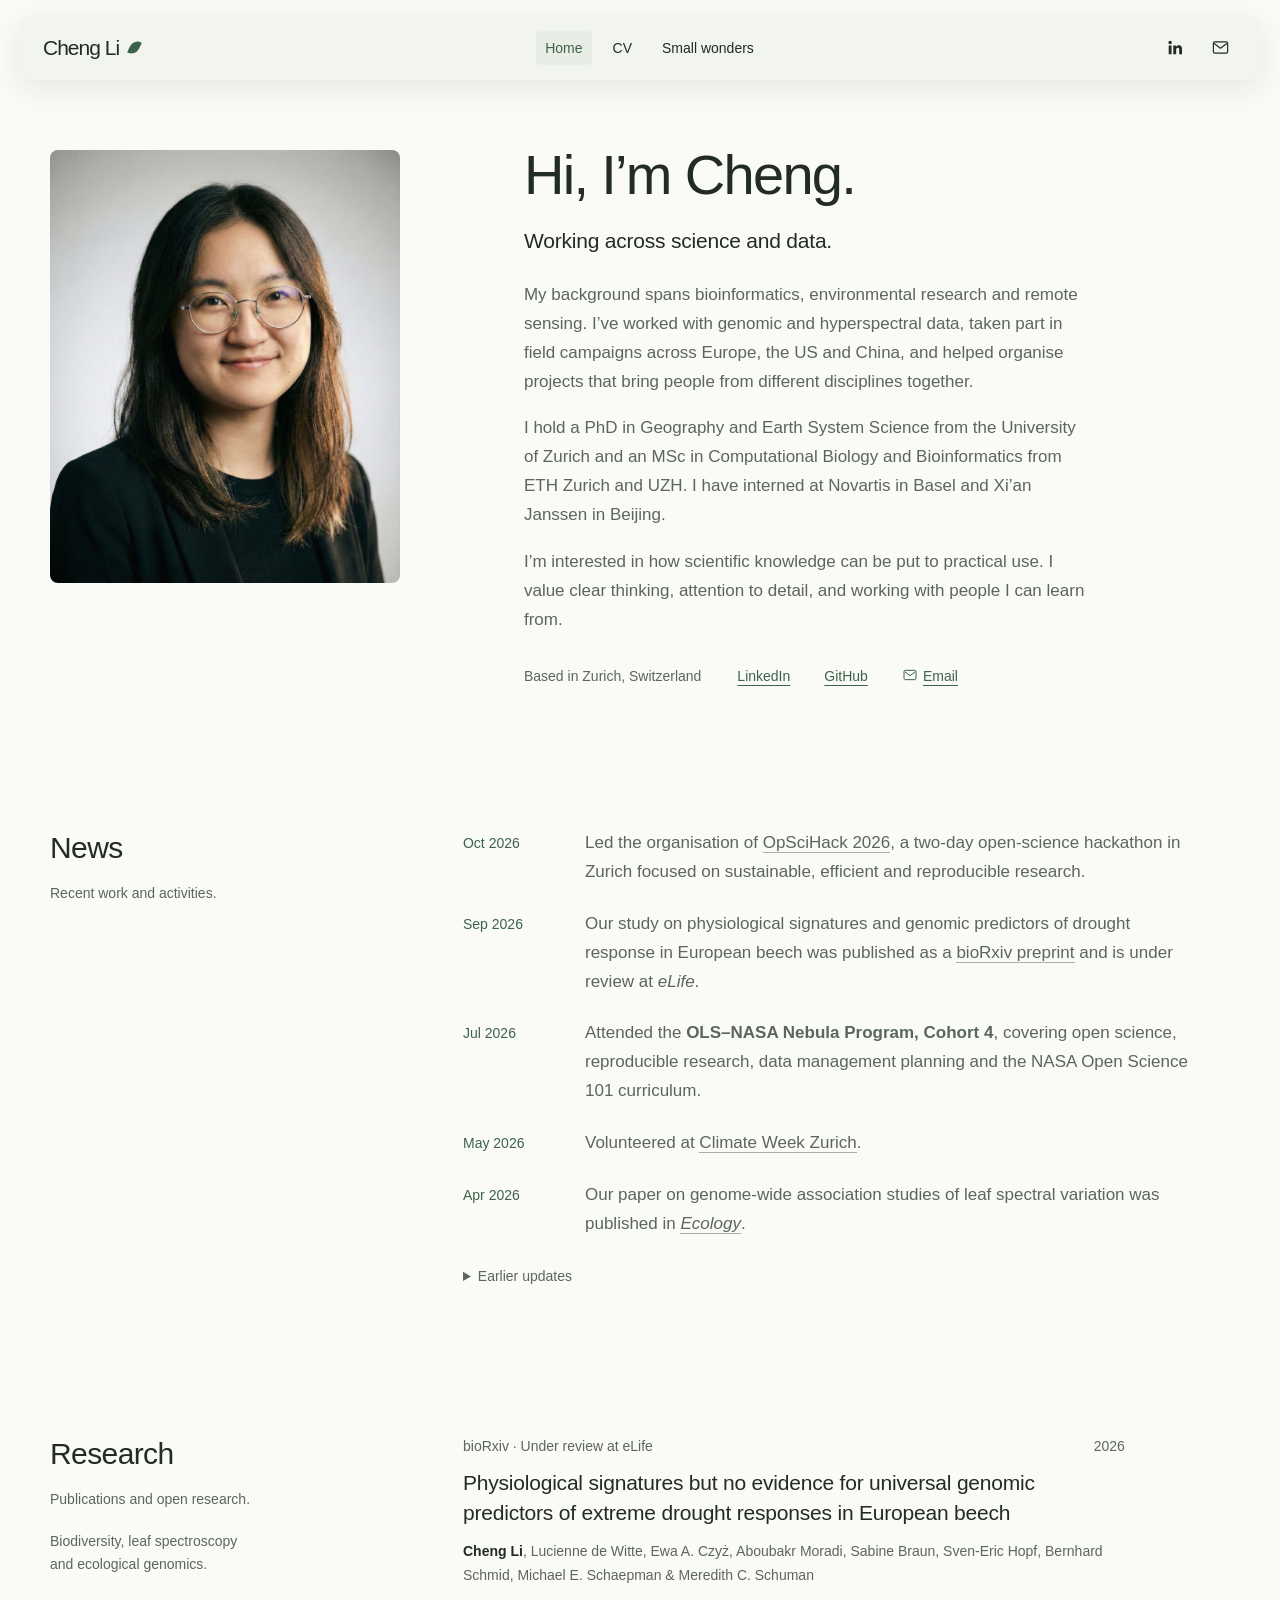
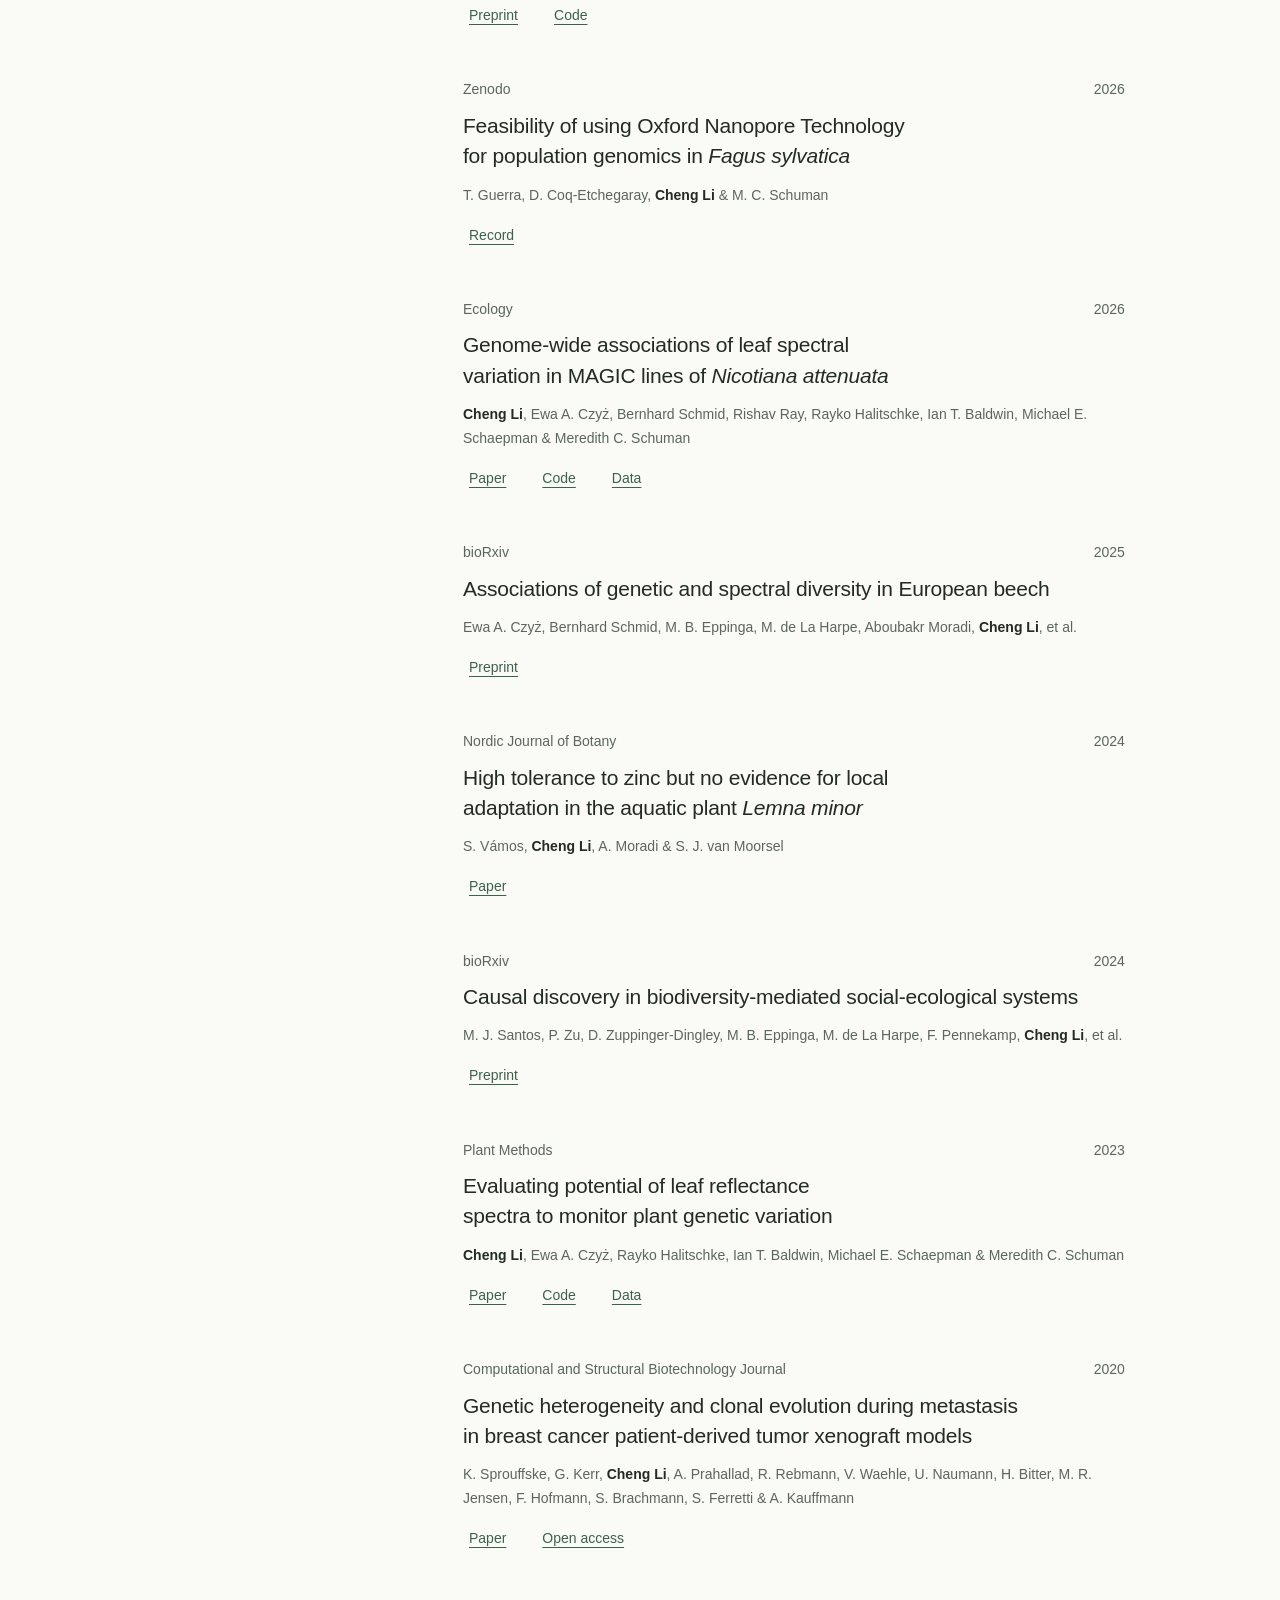
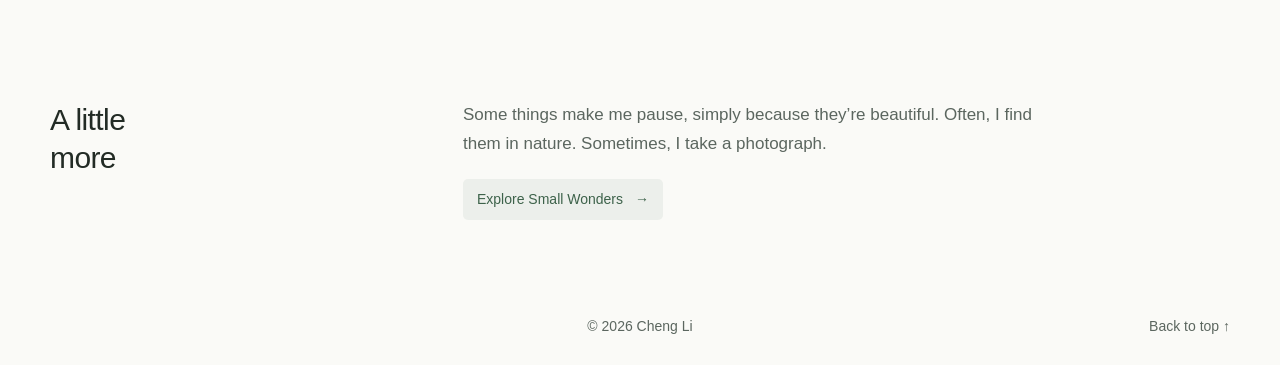
==== commit f4448cc7: "Refine navigation, link affordances and portrait gallery layout" ====
--- a/index.html
+++ b/index.html
@@ -8,21 +8,21 @@
   <title>Cheng Li — Data & Interdisciplinary Work</title>
   <link rel="icon" href="assets/favicon.svg" type="image/svg+xml">
   <link rel="stylesheet" href="styles.css?v=9">
-  <link rel="stylesheet" href="typography.css?v=8">
-  <script src="script.js?v=2" defer></script>
+  <link rel="stylesheet" href="typography.css?v=13">
+  <script src="script.js?v=3" defer></script>
 </head>
 <body>
   <a class="skip" href="#main">Skip to content</a>
   <header class="site-header">
     <a class="wordmark" href="#" aria-label="Cheng Li, home">Cheng Li<span class="brand-leaf" aria-hidden="true"></span></a>
-    <nav aria-label="Main navigation"><a href="#main" aria-current="page">Home</a><a href="#news">News</a><a href="#research">Research</a><a href="cv.html">CV</a><a href="small-wonders.html">Small wonders</a></nav>
+    <nav aria-label="Main navigation"><a href="#main" aria-current="page">Home</a><a href="cv.html">CV</a><a href="small-wonders.html">Small wonders</a></nav>
     <div class="header-icons"><a href="https://www.linkedin.com/in/chengli-naturedata" class="header-icon" aria-label="Cheng Li on LinkedIn" target="_blank" rel="noopener noreferrer"><svg viewBox="0 0 24 24" aria-hidden="true"><path fill="currentColor" stroke="none" d="M5.2 3.5a2.2 2.2 0 1 0 0 4.4 2.2 2.2 0 0 0 0-4.4ZM3.4 9.5H7v11H3.4zM9.2 9.5h3.4V11h.05c.47-.89 1.62-1.83 3.34-1.83 3.57 0 4.23 2.35 4.23 5.4v5.93h-3.55v-5.26c0-1.26-.02-2.88-1.76-2.88-1.76 0-2.03 1.37-2.03 2.79v5.35H9.2z"/></svg></a><a href="mailto:licheng1221@hotmail.com" class="email-icon" aria-label="Email Cheng Li"><svg viewBox="0 0 24 24" aria-hidden="true"><rect x="3" y="5" width="18" height="14" rx="2"/><path d="m4 7 8 6 8-6"/></svg></a></div>
   </header>
   <main id="main" class="wrap">
     <section class="hero" aria-labelledby="hero-title">
       <div class="hero-intro"><h1 id="hero-title">Hi, I’m Cheng.</h1><p class="professional-title">Working across science and data.</p><p class="bio">My background spans bioinformatics, environmental research and remote sensing. I’ve worked with genomic and hyperspectral data, taken part in field campaigns across Europe, the US and China, and helped organise projects that bring people from different disciplines together.</p><p class="bio">I hold a PhD in Geography and Earth System Science from the University of Zurich and an MSc in Computational Biology and Bioinformatics from ETH Zurich and UZH. I have interned at Novartis in Basel and Xi’an Janssen in Beijing.</p><p class="bio">I’m interested in how scientific knowledge can be put to practical use. I value clear thinking, attention to detail, and working with people I can learn from.</p></div>
       <figure class="portrait"><img src="assets/cheng-li.jpg" alt="Portrait of Cheng Li" width="1792" height="2217"></figure>
-      <div class="hero-bottom"><p class="location">Based in Zurich, Switzerland</p><div class="socials"><a href="https://www.linkedin.com/in/chengli-naturedata" target="_blank" rel="noopener noreferrer">LinkedIn <span aria-hidden="true">↗</span></a><a href="https://github.com/licheng1221" target="_blank" rel="noopener noreferrer">GitHub <span aria-hidden="true">↗</span></a><a href="mailto:licheng1221@hotmail.com" aria-label="Email Cheng Li"><svg viewBox="0 0 24 24" aria-hidden="true"><rect x="3" y="5" width="18" height="14" rx="2"/><path d="m4 7 8 6 8-6"/></svg><span>Email</span></a></div></div>
+      <div class="hero-bottom"><p class="location">Based in Zurich, Switzerland</p><div class="socials"><a href="https://www.linkedin.com/in/chengli-naturedata" target="_blank" rel="noopener noreferrer">LinkedIn</a><a href="https://github.com/licheng1221" target="_blank" rel="noopener noreferrer">GitHub</a><a href="mailto:licheng1221@hotmail.com" aria-label="Email Cheng Li"><svg viewBox="0 0 24 24" aria-hidden="true"><rect x="3" y="5" width="18" height="14" rx="2"/><path d="m4 7 8 6 8-6"/></svg><span>Email</span></a></div></div>
     </section>
 
     <section id="news" class="section news" aria-labelledby="news-title"><div class="section-label"><h2 id="news-title">News</h2><p>Recent work and activities.</p></div><div class="section-content"><ol class="news-list">
@@ -41,18 +41,18 @@
     </ol></details></div></section>
 
     <section id="research" class="section research-section" aria-labelledby="research-title"><div class="section-label"><h2 id="research-title">Research</h2><p>Publications and open research.</p><p class="research-note">Biodiversity, leaf spectroscopy<br>and ecological genomics.</p></div><div class="section-content publication-list">
-      <article class="publication"><div class="publication-meta"><span>bioRxiv · Under review at eLife</span><span>2026</span></div><h3><a href="https://doi.org/10.64898/2026.09.20.752377" target="_blank" rel="noopener noreferrer">Physiological signatures but no evidence for universal genomic predictors of extreme drought responses in European beech</a></h3><p class="authors"><strong>Cheng Li</strong>, Lucienne de Witte, Ewa A. Czyż, Aboubakr Moradi, Sabine Braun, Sven-Eric Hopf, Bernhard Schmid, Michael E. Schaepman & Meredith C. Schuman</p><div class="paper-links"><a href="https://doi.org/10.64898/2026.09.20.752377" target="_blank" rel="noopener noreferrer">Preprint <span aria-hidden="true">↗</span></a><a href="https://github.com/licheng1221/Drought-susceptibility-in-European-beech-forests" target="_blank" rel="noopener noreferrer">Code <span aria-hidden="true">↗</span></a></div></article>
-      <article class="publication"><div class="publication-meta"><span>Zenodo</span><span>2026</span></div><h3><a href="https://doi.org/10.5281/zenodo.20444801" target="_blank" rel="noopener noreferrer">Feasibility of using Oxford Nanopore Technology for population genomics in <em>Fagus sylvatica</em></a></h3><p class="authors">T. Guerra, D. Coq-Etchegaray, <strong>Cheng Li</strong> & M. C. Schuman</p><div class="paper-links"><a href="https://doi.org/10.5281/zenodo.20444801" target="_blank" rel="noopener noreferrer">Record <span aria-hidden="true">↗</span></a></div></article>
-      <article class="publication"><div class="publication-meta"><span>Ecology</span><span>2026</span></div><h3><a href="https://doi.org/10.1002/ecy.70366" target="_blank" rel="noopener noreferrer">Genome-wide associations of leaf spectral variation in MAGIC lines of <em>Nicotiana attenuata</em></a></h3><p class="authors"><strong>Cheng Li</strong>, Ewa A. Czyż, Bernhard Schmid, Rishav Ray, Rayko Halitschke, Ian T. Baldwin, Michael E. Schaepman & Meredith C. Schuman</p><div class="paper-links"><a href="https://doi.org/10.1002/ecy.70366" target="_blank" rel="noopener noreferrer">Paper <span aria-hidden="true">↗</span></a><a href="https://github.com/licheng1221/Genome-wide-associations-of-leaf-spectral-variation-in-MAGIC-lines-of-Nicotiana-attenuata" target="_blank" rel="noopener noreferrer">Code <span aria-hidden="true">↗</span></a><a href="https://zenodo.org/records/10700859" target="_blank" rel="noopener noreferrer">Data <span aria-hidden="true">↗</span></a></div></article>
-      <article class="publication"><div class="publication-meta"><span>bioRxiv</span><span>2025</span></div><h3><a href="https://doi.org/10.1101/2023.08.16.553487" target="_blank" rel="noopener noreferrer">Associations of genetic and spectral diversity in European beech</a></h3><p class="authors">Ewa A. Czyż, Bernhard Schmid, M. B. Eppinga, M. de La Harpe, Aboubakr Moradi, <strong>Cheng Li</strong>, et al.</p><div class="paper-links"><a href="https://doi.org/10.1101/2023.08.16.553487" target="_blank" rel="noopener noreferrer">Preprint <span aria-hidden="true">↗</span></a></div></article>
-      <article class="publication"><div class="publication-meta"><span>Nordic Journal of Botany</span><span>2024</span></div><h3><a href="https://doi.org/10.1111/njb.04078" target="_blank" rel="noopener noreferrer">High tolerance to zinc but no evidence for local adaptation in the aquatic plant <em>Lemna minor</em></a></h3><p class="authors">S. Vámos, <strong>Cheng Li</strong>, A. Moradi & S. J. van Moorsel</p><div class="paper-links"><a href="https://doi.org/10.1111/njb.04078" target="_blank" rel="noopener noreferrer">Paper <span aria-hidden="true">↗</span></a></div></article>
-      <article class="publication"><div class="publication-meta"><span>bioRxiv</span><span>2024</span></div><h3><a href="https://doi.org/10.1101/2024.05.26.595962" target="_blank" rel="noopener noreferrer">Causal discovery in biodiversity-mediated social-ecological systems</a></h3><p class="authors">M. J. Santos, P. Zu, D. Zuppinger-Dingley, M. B. Eppinga, M. de La Harpe, F. Pennekamp, <strong>Cheng Li</strong>, et al.</p><div class="paper-links"><a href="https://doi.org/10.1101/2024.05.26.595962" target="_blank" rel="noopener noreferrer">Preprint <span aria-hidden="true">↗</span></a></div></article>
-      <article class="publication"><div class="publication-meta"><span>Plant Methods</span><span>2023</span></div><h3><a href="https://doi.org/10.1186/s13007-023-01089-9" target="_blank" rel="noopener noreferrer">Evaluating potential of leaf reflectance spectra to monitor plant genetic variation</a></h3><p class="authors"><strong>Cheng Li</strong>, Ewa A. Czyż, Rayko Halitschke, Ian T. Baldwin, Michael E. Schaepman & Meredith C. Schuman</p><div class="paper-links"><a href="https://doi.org/10.1186/s13007-023-01089-9" target="_blank" rel="noopener noreferrer">Paper <span aria-hidden="true">↗</span></a><a href="https://github.com/licheng1221/How-leaves-reflect-genetic-variation" target="_blank" rel="noopener noreferrer">Code <span aria-hidden="true">↗</span></a><a href="https://zenodo.org/records/10700859" target="_blank" rel="noopener noreferrer">Data <span aria-hidden="true">↗</span></a></div></article>
-      <article class="publication"><div class="publication-meta"><span>Computational and Structural Biotechnology Journal</span><span>2020</span></div><h3><a href="https://doi.org/10.1016/j.csbj.2020.01.008" target="_blank" rel="noopener noreferrer">Genetic heterogeneity and clonal evolution during metastasis in breast cancer patient-derived tumor xenograft models</a></h3><p class="authors">K. Sprouffske, G. Kerr, <strong>Cheng Li</strong>, A. Prahallad, R. Rebmann, V. Waehle, U. Naumann, H. Bitter, M. R. Jensen, F. Hofmann, S. Brachmann, S. Ferretti & A. Kauffmann</p><div class="paper-links"><a href="https://doi.org/10.1016/j.csbj.2020.01.008" target="_blank" rel="noopener noreferrer">Paper <span aria-hidden="true">↗</span></a><a href="https://pmc.ncbi.nlm.nih.gov/articles/PMC7026725/" target="_blank" rel="noopener noreferrer">Open access <span aria-hidden="true">↗</span></a></div></article>
+      <article class="publication"><div class="publication-meta"><span>bioRxiv · Under review at eLife</span><span>2026</span></div><h3><a href="https://doi.org/10.64898/2026.09.20.752377" target="_blank" rel="noopener noreferrer">Physiological signatures but no evidence for universal genomic predictors of extreme drought responses in European beech</a></h3><p class="authors"><strong>Cheng Li</strong>, Lucienne de Witte, Ewa A. Czyż, Aboubakr Moradi, Sabine Braun, Sven-Eric Hopf, Bernhard Schmid, Michael E. Schaepman & Meredith C. Schuman</p><div class="paper-links"><a href="https://doi.org/10.64898/2026.09.20.752377" target="_blank" rel="noopener noreferrer">Preprint</a><a href="https://github.com/licheng1221/Drought-susceptibility-in-European-beech-forests" target="_blank" rel="noopener noreferrer">Code</a></div></article>
+      <article class="publication"><div class="publication-meta"><span>Zenodo</span><span>2026</span></div><h3><a href="https://doi.org/10.5281/zenodo.20444801" target="_blank" rel="noopener noreferrer">Feasibility of using Oxford Nanopore Technology for population genomics in <em>Fagus sylvatica</em></a></h3><p class="authors">T. Guerra, D. Coq-Etchegaray, <strong>Cheng Li</strong> & M. C. Schuman</p><div class="paper-links"><a href="https://doi.org/10.5281/zenodo.20444801" target="_blank" rel="noopener noreferrer">Record</a></div></article>
+      <article class="publication"><div class="publication-meta"><span>Ecology</span><span>2026</span></div><h3><a href="https://doi.org/10.1002/ecy.70366" target="_blank" rel="noopener noreferrer">Genome-wide associations of leaf spectral variation in MAGIC lines of <em>Nicotiana attenuata</em></a></h3><p class="authors"><strong>Cheng Li</strong>, Ewa A. Czyż, Bernhard Schmid, Rishav Ray, Rayko Halitschke, Ian T. Baldwin, Michael E. Schaepman & Meredith C. Schuman</p><div class="paper-links"><a href="https://doi.org/10.1002/ecy.70366" target="_blank" rel="noopener noreferrer">Paper</a><a href="https://github.com/licheng1221/Genome-wide-associations-of-leaf-spectral-variation-in-MAGIC-lines-of-Nicotiana-attenuata" target="_blank" rel="noopener noreferrer">Code</a><a href="https://zenodo.org/records/10700859" target="_blank" rel="noopener noreferrer">Data</a></div></article>
+      <article class="publication"><div class="publication-meta"><span>bioRxiv</span><span>2025</span></div><h3><a href="https://doi.org/10.1101/2023.08.16.553487" target="_blank" rel="noopener noreferrer">Associations of genetic and spectral diversity in European beech</a></h3><p class="authors">Ewa A. Czyż, Bernhard Schmid, M. B. Eppinga, M. de La Harpe, Aboubakr Moradi, <strong>Cheng Li</strong>, et al.</p><div class="paper-links"><a href="https://doi.org/10.1101/2023.08.16.553487" target="_blank" rel="noopener noreferrer">Preprint</a></div></article>
+      <article class="publication"><div class="publication-meta"><span>Nordic Journal of Botany</span><span>2024</span></div><h3><a href="https://doi.org/10.1111/njb.04078" target="_blank" rel="noopener noreferrer">High tolerance to zinc but no evidence for local adaptation in the aquatic plant <em>Lemna minor</em></a></h3><p class="authors">S. Vámos, <strong>Cheng Li</strong>, A. Moradi & S. J. van Moorsel</p><div class="paper-links"><a href="https://doi.org/10.1111/njb.04078" target="_blank" rel="noopener noreferrer">Paper</a></div></article>
+      <article class="publication"><div class="publication-meta"><span>bioRxiv</span><span>2024</span></div><h3><a href="https://doi.org/10.1101/2024.05.26.595962" target="_blank" rel="noopener noreferrer">Causal discovery in biodiversity-mediated social-ecological systems</a></h3><p class="authors">M. J. Santos, P. Zu, D. Zuppinger-Dingley, M. B. Eppinga, M. de La Harpe, F. Pennekamp, <strong>Cheng Li</strong>, et al.</p><div class="paper-links"><a href="https://doi.org/10.1101/2024.05.26.595962" target="_blank" rel="noopener noreferrer">Preprint</a></div></article>
+      <article class="publication"><div class="publication-meta"><span>Plant Methods</span><span>2023</span></div><h3><a href="https://doi.org/10.1186/s13007-023-01089-9" target="_blank" rel="noopener noreferrer">Evaluating potential of leaf reflectance spectra to monitor plant genetic variation</a></h3><p class="authors"><strong>Cheng Li</strong>, Ewa A. Czyż, Rayko Halitschke, Ian T. Baldwin, Michael E. Schaepman & Meredith C. Schuman</p><div class="paper-links"><a href="https://doi.org/10.1186/s13007-023-01089-9" target="_blank" rel="noopener noreferrer">Paper</a><a href="https://github.com/licheng1221/How-leaves-reflect-genetic-variation" target="_blank" rel="noopener noreferrer">Code</a><a href="https://zenodo.org/records/10700859" target="_blank" rel="noopener noreferrer">Data</a></div></article>
+      <article class="publication"><div class="publication-meta"><span>Computational and Structural Biotechnology Journal</span><span>2020</span></div><h3><a href="https://doi.org/10.1016/j.csbj.2020.01.008" target="_blank" rel="noopener noreferrer">Genetic heterogeneity and clonal evolution during metastasis in breast cancer patient-derived tumor xenograft models</a></h3><p class="authors">K. Sprouffske, G. Kerr, <strong>Cheng Li</strong>, A. Prahallad, R. Rebmann, V. Waehle, U. Naumann, H. Bitter, M. R. Jensen, F. Hofmann, S. Brachmann, S. Ferretti & A. Kauffmann</p><div class="paper-links"><a href="https://doi.org/10.1016/j.csbj.2020.01.008" target="_blank" rel="noopener noreferrer">Paper</a><a href="https://pmc.ncbi.nlm.nih.gov/articles/PMC7026725/" target="_blank" rel="noopener noreferrer">Open access</a></div></article>
     </div></section>
 
 
-    <section id="about" class="section about" aria-labelledby="about-title"><div class="section-label"><h2 id="about-title">A little <br>more</h2></div><div class="section-content"><div class="about-columns"><p>Some things make me pause, simply because they’re beautiful. Often, I find them in nature. Sometimes, I take a photograph.</p></div><a class="inline-link" href="small-wonders.html">Explore Small Wonders <span aria-hidden="true">→</span></a></div></section>
+    <section id="about" class="section about" aria-labelledby="about-title"><div class="section-label"><h2 id="about-title">A little <br>more</h2></div><div class="section-content"><div class="about-columns"><p>Some things make me pause, simply because they’re beautiful. Often, I find them in nature. Sometimes, I take a photograph.</p></div><a class="quiet-link inline-link" href="small-wonders.html">Explore Small Wonders <span aria-hidden="true">→</span></a></div></section>
   </main>
   <footer class="site-footer wrap"><span aria-hidden="true"></span><span>© <span id="year">2026</span> Cheng Li</span><a href="#main">Back to top ↑</a></footer>
 </body>
--- a/typography.css
+++ b/typography.css
@@ -295,3 +295,136 @@
 }
 /* The short film credit can use the full content width. */
 .film-note > .film-context { max-width: none; }
+
+/* Text links read as one phrase, including italic titles, without external arrows. */
+.quiet-link, .paper-links a, .socials a {
+  display: inline-block;
+  gap: 0;
+  border: 0;
+  border-radius: 4px;
+  padding: 4px 6px;
+  color: var(--green);
+  text-decoration: none;
+  line-height: 1.6;
+  box-shadow: none;
+}
+.about .quiet-link, .film-links .quiet-link { display: inline-block; border: 0; padding: 4px 6px; margin-left: -6px; }
+.quiet-link:hover, .paper-links a:hover, .socials a:hover,
+.about .quiet-link:hover, .film-links .quiet-link:hover {
+  background: rgba(61,98,74,.07);
+  color: var(--ink);
+  text-decoration: none;
+}
+.quiet-link em { display: inline; }
+.socials svg { vertical-align: -.16em; margin-right: 5px; }
+.about .quiet-link > span { margin-left: 8px; }
+a { text-decoration-skip-ink: none; }
+
+/* Visible link affordance before hover; normal inline text keeps the rule continuous. */
+.quiet-link, .paper-links a,
+.quiet-link:hover, .paper-links a:hover, .film-links .quiet-link:hover {
+  text-decoration-line: underline;
+  text-decoration-style: solid;
+  text-decoration-thickness: 1px;
+  text-decoration-color: currentColor;
+  text-underline-offset: .25em;
+  text-decoration-skip-ink: none;
+}
+.about .quiet-link {
+  background: rgba(61,98,74,.07);
+  padding: 9px 14px;
+  margin-left: 0;
+  border-radius: 5px;
+  text-decoration: none;
+}
+.about .quiet-link:hover {
+  background: rgba(61,98,74,.12);
+  text-decoration: none;
+}
+
+.hero-bottom .socials a, .hero-bottom .socials a:hover {
+  text-decoration: underline;
+  text-decoration-thickness: 1px;
+  text-underline-offset: .25em;
+  text-decoration-skip-ink: none;
+}
+
+/* One full-width slide per viewport; larger portrait viewing area, no neighbour peeks. */
+.photo-carousel {
+  --portrait-height: min(82vh, 800px);
+  --landscape-height: min(66vh, 640px);
+}
+.photo-track {
+  position: relative;
+  gap: 0;
+  padding: 0;
+  scroll-padding: 0;
+  overflow-x: auto;
+  overflow-y: hidden;
+  scroll-snap-type: x mandatory;
+}
+.photo-slide {
+  flex: 0 0 100%;
+  width: 100%;
+  min-width: 0;
+  max-width: none;
+  height: calc(var(--portrait-height) + 70px);
+  --view-height: var(--landscape-height);
+  justify-content: center;
+  scroll-snap-align: start;
+  scroll-snap-stop: always;
+}
+.photo-slide-portrait { --view-height: var(--portrait-height); }
+.photo-slide img, .photo-slide:has(figcaption span) img {
+  width: min(100%, calc(var(--view-height) * var(--photo-ratio, 1.5)));
+  max-width: 100%;
+  height: auto;
+  object-fit: contain;
+}
+.photo-slide figcaption, .photo-slide:has(figcaption span) figcaption {
+  width: min(100%, calc(var(--view-height) * var(--photo-ratio, 1.5)));
+  flex: 0 0 auto;
+  margin-top: 12px;
+}
+@media(max-width:720px) {
+  .photo-carousel { --portrait-height:min(70vh,640px); --landscape-height:min(58vh,500px); }
+  .photo-track { gap:0; padding:0; }
+}
+
+/* Editorial portrait composition: image and a quiet caption column. */
+@media(min-width:721px) {
+  .photo-slide-portrait {
+    display: grid;
+    grid-template-columns: minmax(0, calc(var(--portrait-height) * .666667)) minmax(130px, 200px);
+    column-gap: clamp(36px, 6vw, 88px);
+    justify-content: center;
+    align-content: center;
+    align-items: center;
+    padding-inline: clamp(20px, 3vw, 40px);
+  }
+  .photo-slide-portrait img, .photo-slide-portrait:has(figcaption span) img {
+    width: 100%;
+    height: auto;
+    grid-column: 1;
+  }
+  .photo-slide-portrait figcaption, .photo-slide-portrait:has(figcaption span) figcaption {
+    width: auto;
+    grid-column: 2;
+    margin: 0;
+    justify-self: start;
+    align-self: center;
+  }
+  .photo-slide-portrait figcaption span.photo-place {
+    font-size: 21px;
+    font-weight: 500;
+    letter-spacing: -.015em;
+    color: var(--ink);
+    line-height: 1.4;
+    margin-bottom: 8px;
+  }
+  .photo-slide-portrait .photo-location { font-size: 14px; color: var(--muted); }
+}
+@media(max-width:720px) {
+  .photo-slide-portrait .photo-place, .photo-slide-portrait .photo-location { display:inline; }
+  .photo-slide-portrait .photo-place::after { content:', '; }
+}
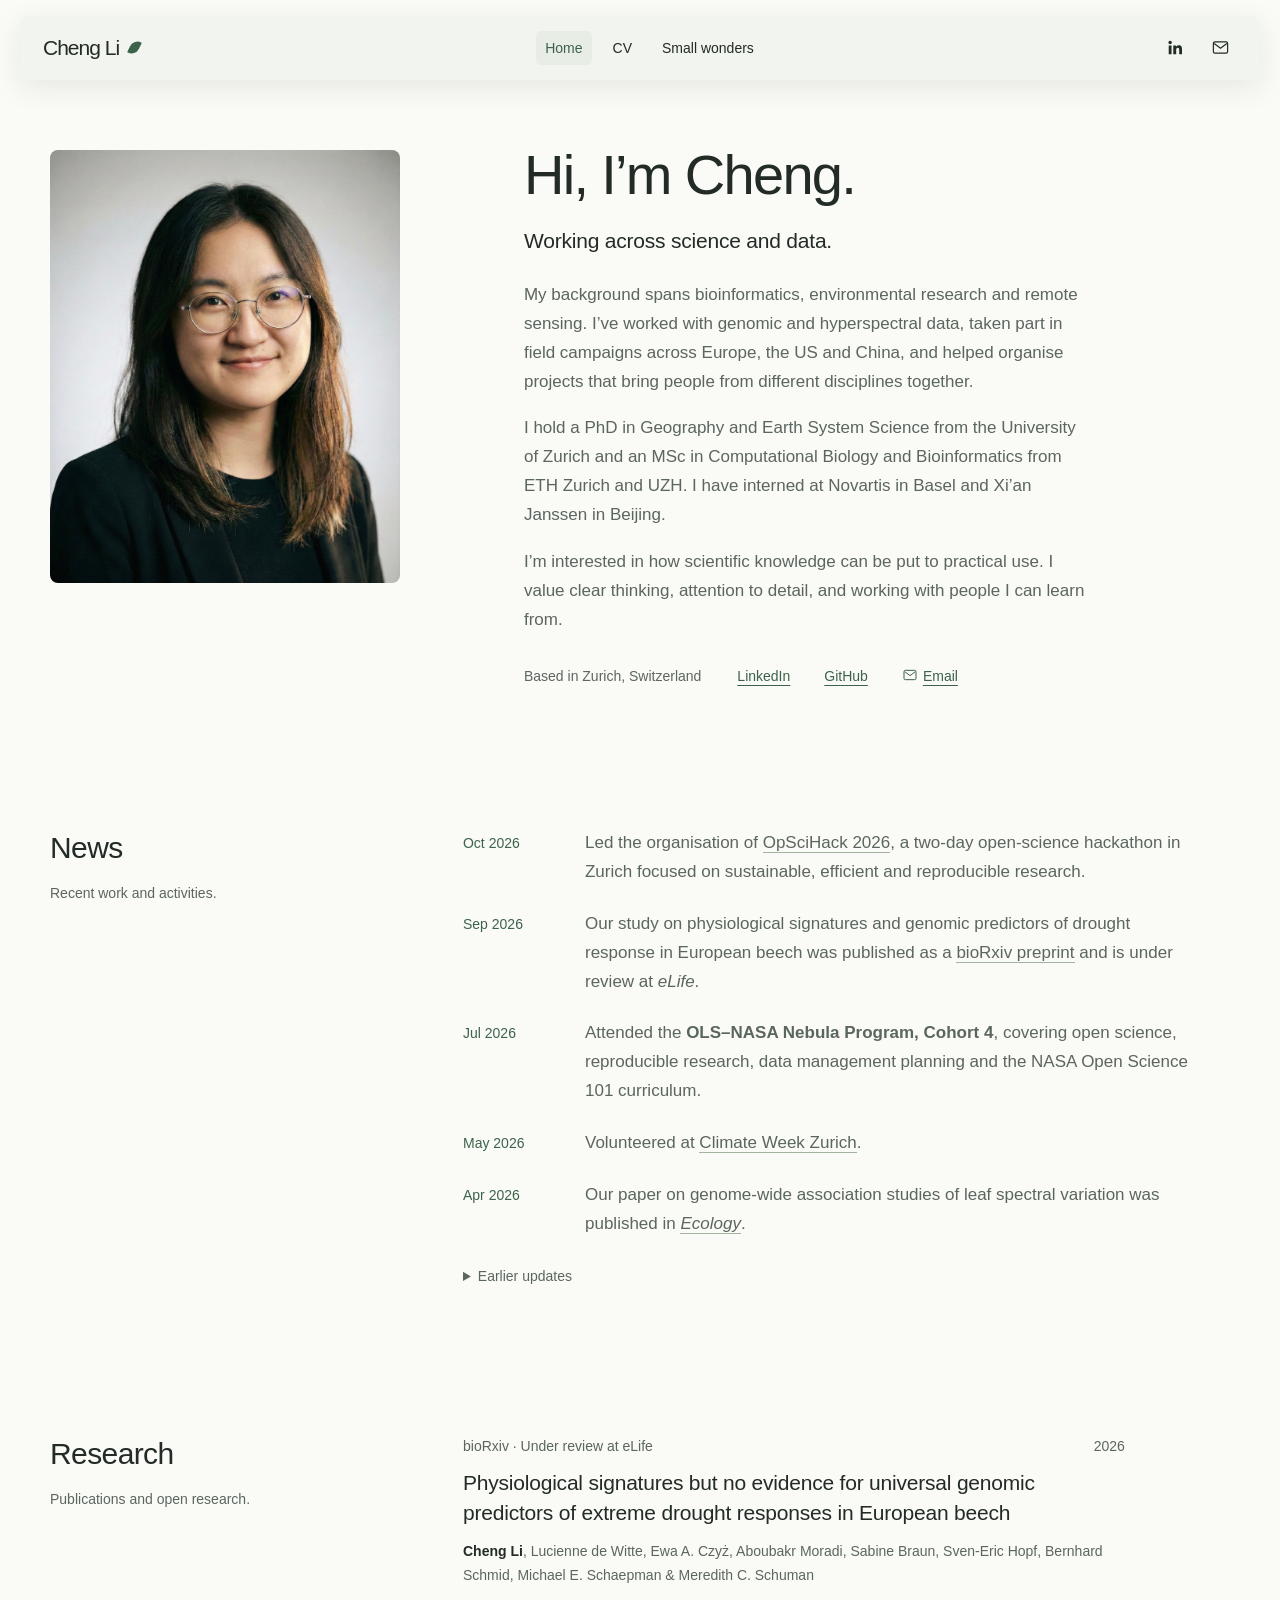
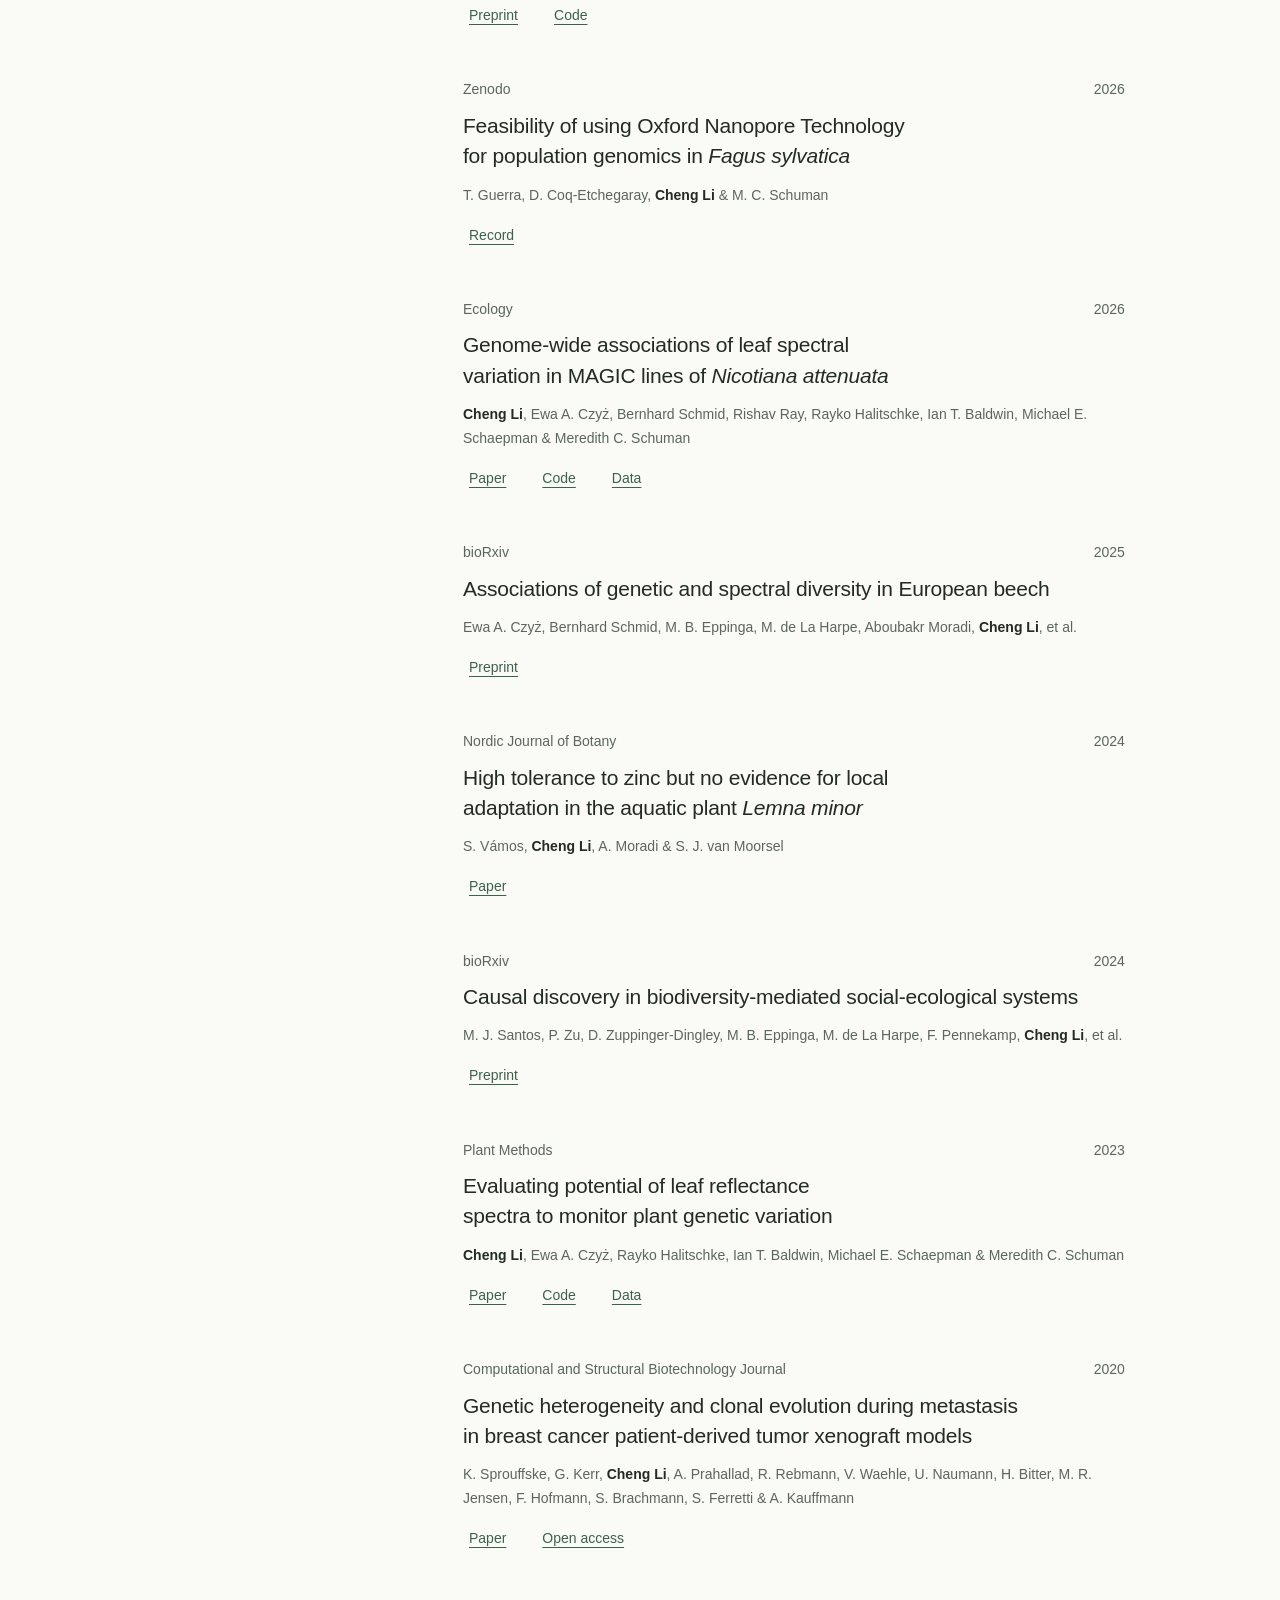
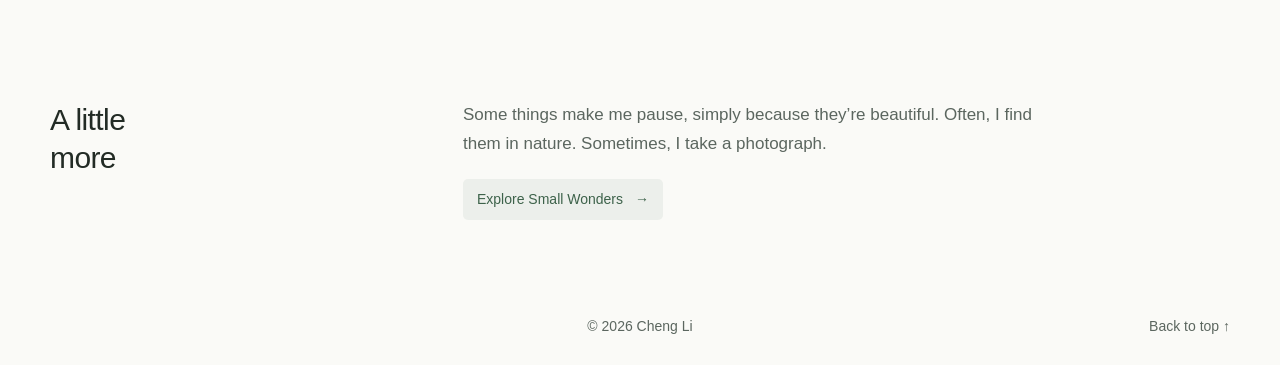
==== commit 7a5311a7: "Simplify research intro and reposition portrait captions" ====
--- a/index.html
+++ b/index.html
@@ -8,7 +8,7 @@
   <title>Cheng Li — Data & Interdisciplinary Work</title>
   <link rel="icon" href="assets/favicon.svg" type="image/svg+xml">
   <link rel="stylesheet" href="styles.css?v=9">
-  <link rel="stylesheet" href="typography.css?v=13">
+  <link rel="stylesheet" href="typography.css?v=14">
   <script src="script.js?v=3" defer></script>
 </head>
 <body>
@@ -40,7 +40,7 @@
       <li><time datetime="2023-10">Oct 2023</time><p>Our study, “Evaluating potential of leaf reflectance spectra to monitor plant genetic variation,” was published in <a href="https://doi.org/10.1186/s13007-023-01089-9" target="_blank" rel="noopener noreferrer"><em>Plant Methods</em></a>.</p></li>
     </ol></details></div></section>
 
-    <section id="research" class="section research-section" aria-labelledby="research-title"><div class="section-label"><h2 id="research-title">Research</h2><p>Publications and open research.</p><p class="research-note">Biodiversity, leaf spectroscopy<br>and ecological genomics.</p></div><div class="section-content publication-list">
+    <section id="research" class="section research-section" aria-labelledby="research-title"><div class="section-label"><h2 id="research-title">Research</h2><p>Publications and open research.</p></div><div class="section-content publication-list">
       <article class="publication"><div class="publication-meta"><span>bioRxiv · Under review at eLife</span><span>2026</span></div><h3><a href="https://doi.org/10.64898/2026.09.20.752377" target="_blank" rel="noopener noreferrer">Physiological signatures but no evidence for universal genomic predictors of extreme drought responses in European beech</a></h3><p class="authors"><strong>Cheng Li</strong>, Lucienne de Witte, Ewa A. Czyż, Aboubakr Moradi, Sabine Braun, Sven-Eric Hopf, Bernhard Schmid, Michael E. Schaepman & Meredith C. Schuman</p><div class="paper-links"><a href="https://doi.org/10.64898/2026.09.20.752377" target="_blank" rel="noopener noreferrer">Preprint</a><a href="https://github.com/licheng1221/Drought-susceptibility-in-European-beech-forests" target="_blank" rel="noopener noreferrer">Code</a></div></article>
       <article class="publication"><div class="publication-meta"><span>Zenodo</span><span>2026</span></div><h3><a href="https://doi.org/10.5281/zenodo.20444801" target="_blank" rel="noopener noreferrer">Feasibility of using Oxford Nanopore Technology for population genomics in <em>Fagus sylvatica</em></a></h3><p class="authors">T. Guerra, D. Coq-Etchegaray, <strong>Cheng Li</strong> & M. C. Schuman</p><div class="paper-links"><a href="https://doi.org/10.5281/zenodo.20444801" target="_blank" rel="noopener noreferrer">Record</a></div></article>
       <article class="publication"><div class="publication-meta"><span>Ecology</span><span>2026</span></div><h3><a href="https://doi.org/10.1002/ecy.70366" target="_blank" rel="noopener noreferrer">Genome-wide associations of leaf spectral variation in MAGIC lines of <em>Nicotiana attenuata</em></a></h3><p class="authors"><strong>Cheng Li</strong>, Ewa A. Czyż, Bernhard Schmid, Rishav Ray, Rayko Halitschke, Ian T. Baldwin, Michael E. Schaepman & Meredith C. Schuman</p><div class="paper-links"><a href="https://doi.org/10.1002/ecy.70366" target="_blank" rel="noopener noreferrer">Paper</a><a href="https://github.com/licheng1221/Genome-wide-associations-of-leaf-spectral-variation-in-MAGIC-lines-of-Nicotiana-attenuata" target="_blank" rel="noopener noreferrer">Code</a><a href="https://zenodo.org/records/10700859" target="_blank" rel="noopener noreferrer">Data</a></div></article>
--- a/typography.css
+++ b/typography.css
@@ -428,3 +428,13 @@
   .photo-slide-portrait .photo-place, .photo-slide-portrait .photo-location { display:inline; }
   .photo-slide-portrait .photo-place::after { content:', '; }
 }
+
+@media(min-width:721px) {
+  .photo-slide-portrait figcaption, .photo-slide-portrait:has(figcaption span) figcaption {
+    align-self: start;
+    margin-top: 0;
+    position: relative;
+    top: 72%;
+  }
+  .photo-slide-portrait figcaption span.photo-place { font-weight:400; }
+}
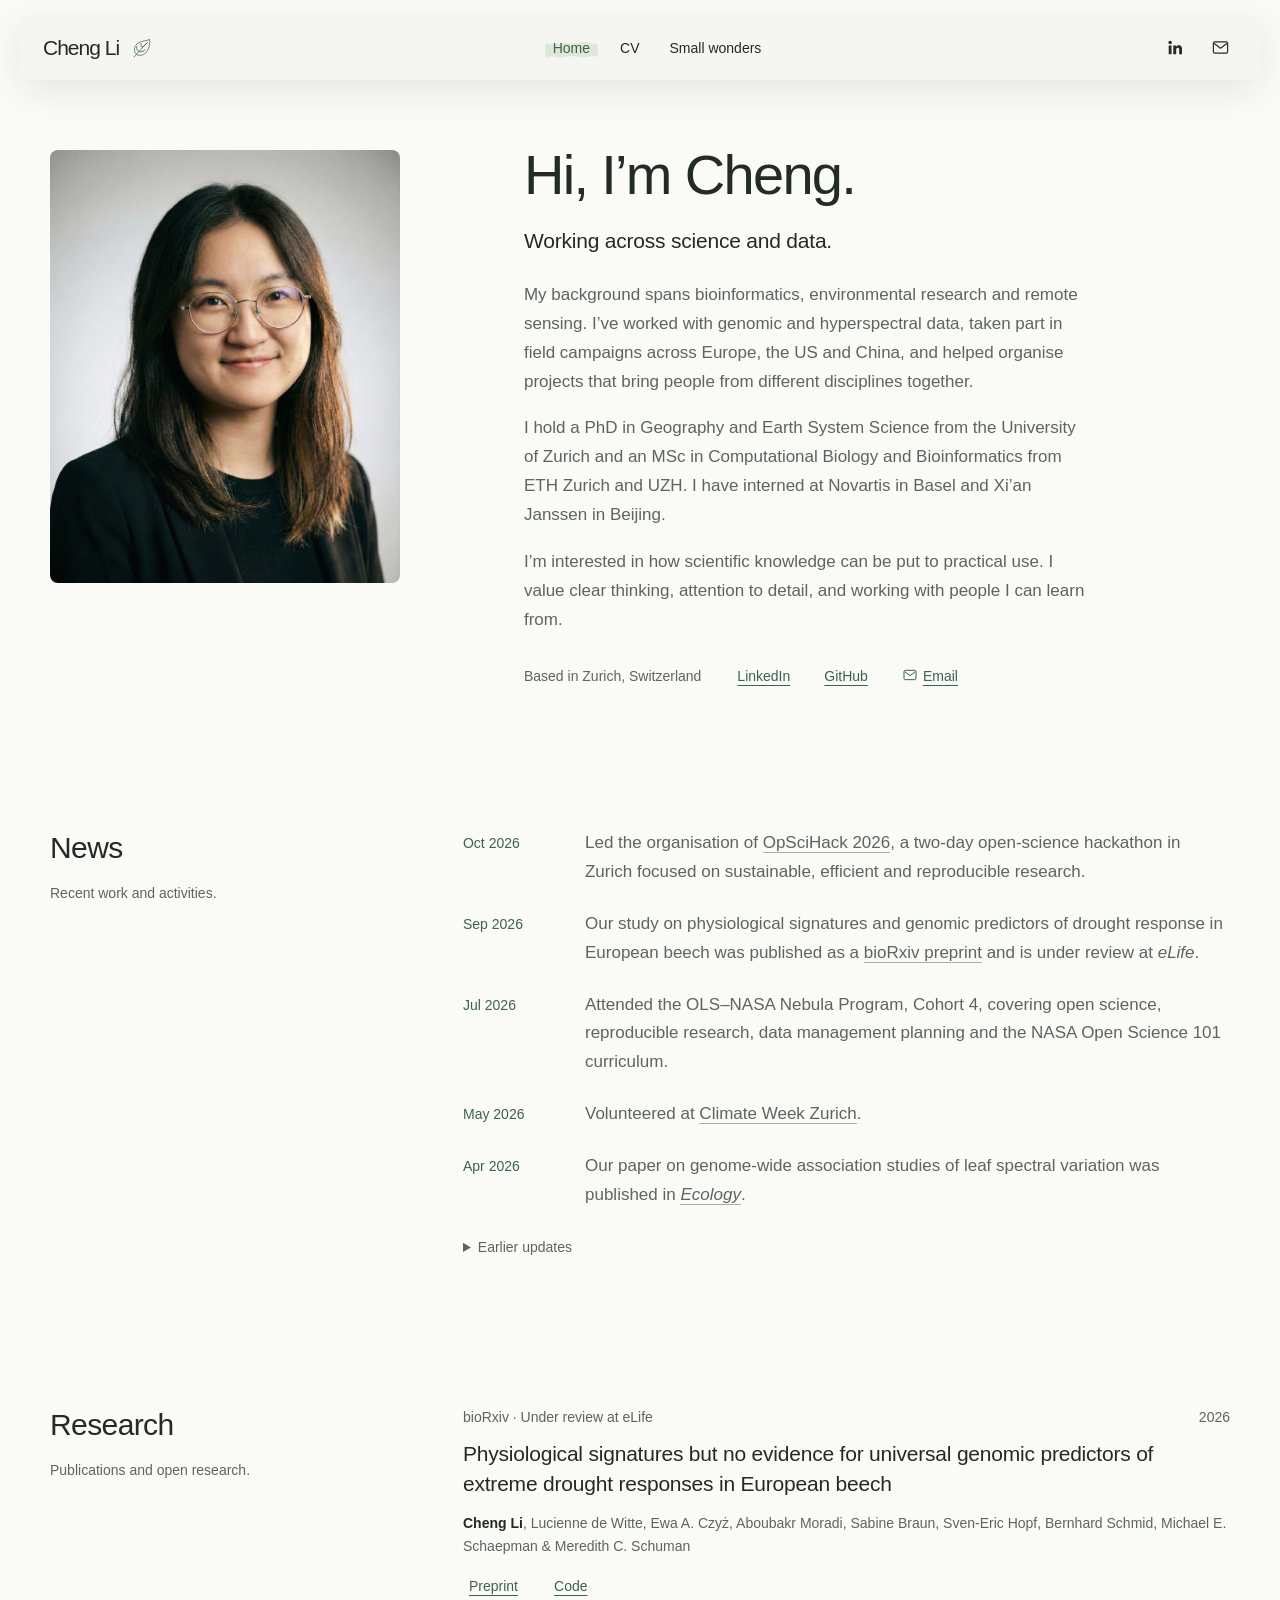
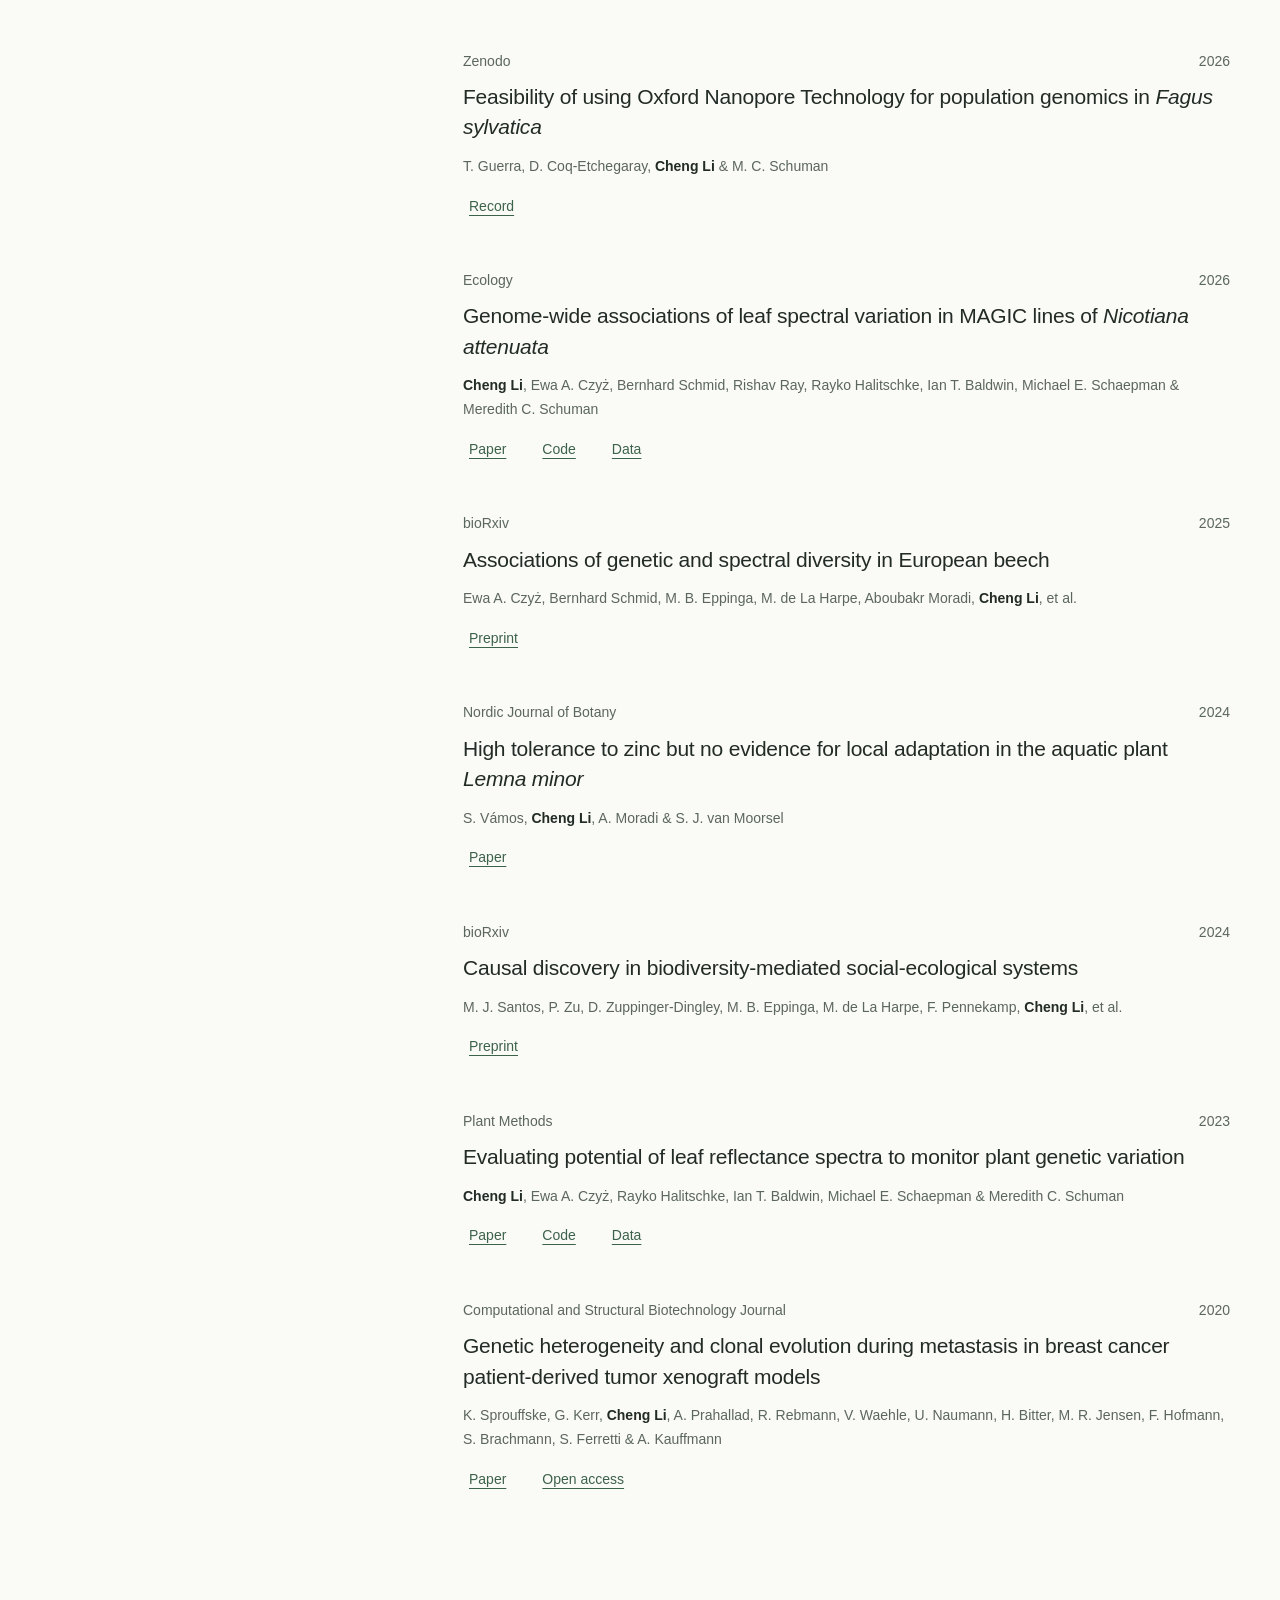
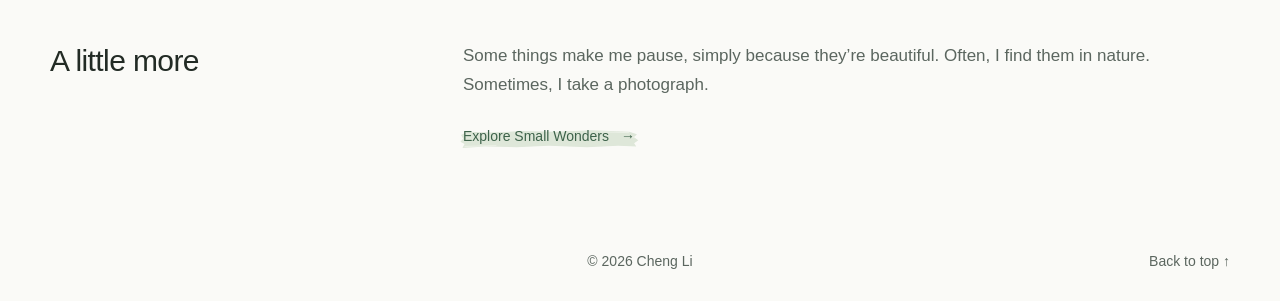
==== commit 30bc1fc9: "Refine glass navigation, brush links, typography and news" ====
--- a/index.html
+++ b/index.html
@@ -6,9 +6,9 @@
   <meta name="description" content="Cheng Li — interdisciplinary data professional in Zurich, bringing together ideas and experience across fields to turn complex challenges into practical value.">
   <meta name="theme-color" content="#fafaf7">
   <title>Cheng Li — Data & Interdisciplinary Work</title>
-  <link rel="icon" href="assets/favicon.svg" type="image/svg+xml">
-  <link rel="stylesheet" href="styles.css?v=9">
-  <link rel="stylesheet" href="typography.css?v=14">
+  <link rel="icon" href="assets/favicon.svg?v=cl1" type="image/svg+xml">
+  <link rel="stylesheet" href="styles.css?v=10">
+  <link rel="stylesheet" href="typography.css?v=24">
   <script src="script.js?v=3" defer></script>
 </head>
 <body>
@@ -28,16 +28,16 @@
     <section id="news" class="section news" aria-labelledby="news-title"><div class="section-label"><h2 id="news-title">News</h2><p>Recent work and activities.</p></div><div class="section-content"><ol class="news-list">
       <li><time datetime="2026-10">Oct 2026</time><p>Led the organisation of <a href="https://www.openinnovationlifesciences.com/opscihack" target="_blank" rel="noopener noreferrer">OpSciHack 2026</a>, a two-day open-science hackathon in Zurich focused on sustainable, efficient and reproducible research.</p></li>
       <li><time datetime="2026-09">Sep 2026</time><p>Our study on physiological signatures and genomic predictors of drought response in European beech was published as a <a href="https://doi.org/10.64898/2026.09.20.752377" target="_blank" rel="noopener noreferrer">bioRxiv preprint</a> and is under review at <em>eLife</em>.</p></li>
-      <li><time datetime="2026-07-09">Jul 2026</time><p>Attended the <strong>OLS–NASA Nebula Program, Cohort 4</strong>, covering open science, reproducible research, data management planning and the NASA Open Science 101 curriculum.</p></li>
+      <li><time datetime="2026-07-09">Jul 2026</time><p>Attended the OLS–NASA Nebula Program, Cohort 4, covering open science, reproducible research, data management planning and the NASA Open Science 101 curriculum.</p></li>
       <li><time datetime="2026-05">May 2026</time><p>Volunteered at <a href="https://zurich-climate-week-fafd55.webflow.io/" target="_blank" rel="noopener noreferrer">Climate Week Zurich</a>.</p></li>
       <li><time datetime="2026-04">Apr 2026</time><p>Our paper on genome-wide association studies of leaf spectral variation was published in <a href="https://doi.org/10.1002/ecy.70366" target="_blank" rel="noopener noreferrer"><em>Ecology</em></a>.</p></li>
     </ol><details class="older-news"><summary>Earlier updates</summary><ol class="news-list">
       <li><time datetime="2026-01">Jan 2026</time><p>Joined the board of <a href="https://www.ls2.ch/sections/bioinformatics" target="_blank" rel="noopener noreferrer">Intersection Bioinformatics</a> at Life Sciences Switzerland.</p></li>
       <li><time datetime="2025-06">Jun 2025</time><p>Attended the 8th <a href="https://www.sciencefilm.ch/filmmaking-marathon" target="_blank" rel="noopener noreferrer">Science Filmmaking Marathon</a>. Our short film <em>NOISE</em> won the Audience Award at the 7th Global Science Film Festival’s Bern screening.</p></li>
       <li><time datetime="2024-06">Jun 2024</time><p>Gave an oral presentation on “Association study of genetic variation and spectroscopic imaging variants” at the World Biodiversity Forum in Davos, Switzerland.</p></li>
+      <li><time datetime="2023-10">Oct 2023</time><p>Our study, “Evaluating potential of leaf reflectance spectra to monitor plant genetic variation,” was published in <a href="https://doi.org/10.1186/s13007-023-01089-9" target="_blank" rel="noopener noreferrer"><em>Plant Methods</em></a>.</p></li>
       <li><time datetime="2023-08">Aug 2023</time><p>Gave an oral presentation on “Association study of genetic variation and spectroscopic imaging variants” at the Ecological Society of America Annual Meeting in Portland, USA.</p></li>
       <li><time datetime="2022-08">Aug 2022</time><p>Gave an oral presentation on “Genetic associations with drought and its spectral signatures in beech forests” at ForestSAT in Berlin, Germany.</p></li>
-      <li><time datetime="2023-10">Oct 2023</time><p>Our study, “Evaluating potential of leaf reflectance spectra to monitor plant genetic variation,” was published in <a href="https://doi.org/10.1186/s13007-023-01089-9" target="_blank" rel="noopener noreferrer"><em>Plant Methods</em></a>.</p></li>
     </ol></details></div></section>
 
     <section id="research" class="section research-section" aria-labelledby="research-title"><div class="section-label"><h2 id="research-title">Research</h2><p>Publications and open research.</p></div><div class="section-content publication-list">
@@ -52,7 +52,7 @@
     </div></section>
 
 
-    <section id="about" class="section about" aria-labelledby="about-title"><div class="section-label"><h2 id="about-title">A little <br>more</h2></div><div class="section-content"><div class="about-columns"><p>Some things make me pause, simply because they’re beautiful. Often, I find them in nature. Sometimes, I take a photograph.</p></div><a class="quiet-link inline-link" href="small-wonders.html">Explore Small Wonders <span aria-hidden="true">→</span></a></div></section>
+    <section id="about" class="section about" aria-labelledby="about-title"><div class="section-label"><h2 id="about-title">A little more</h2></div><div class="section-content"><div class="about-columns"><p>Some things make me pause, simply because they’re beautiful. Often, I find them in nature. Sometimes, I take a photograph.</p></div><a class="quiet-link inline-link" href="small-wonders.html">Explore Small Wonders <span aria-hidden="true">→</span></a></div></section>
   </main>
   <footer class="site-footer wrap"><span aria-hidden="true"></span><span>© <span id="year">2026</span> Cheng Li</span><a href="#main">Back to top ↑</a></footer>
 </body>
--- a/styles.css
+++ b/styles.css
@@ -1,5 +1,5 @@
 :root{--paper:#fafaf7;--ink:#222b25;--green:#3d624a;--muted:#5b665f;--line:#dce2d8;--nav:#edf0e9;--sans:"Helvetica Neue",Helvetica,Arial,sans-serif}
-*{box-sizing:border-box}html{scroll-behavior:smooth;scroll-padding-top:32px}body{margin:0;background:var(--paper);color:var(--ink);font:15px/1.7 var(--sans);-webkit-font-smoothing:antialiased}a{color:inherit;text-decoration:none}a:hover{text-decoration:underline;text-underline-offset:5px}a:focus-visible,summary:focus-visible{outline:2px solid var(--green);outline-offset:6px}::selection{background:#d9e5d6}.wrap{width:min(1180px,calc(100% - 96px));margin-inline:auto}.skip{position:fixed;top:-100px;left:20px;background:var(--ink);color:white;padding:10px 20px;z-index:20}.skip:focus{top:12px}.site-header{width:calc(100% - 40px);max-width:1400px;margin:16px auto 0;background:var(--nav);border-radius:9px;display:flex;justify-content:space-between;align-items:center;padding:14px 23px;gap:20px}.wordmark{font-size:21px;letter-spacing:-1px;font-weight:500;display:flex;gap:11px;align-items:center;white-space:nowrap}.brand-leaf{height:15px;width:9px;background:var(--green);border-radius:10px 1px 10px 1px;transform:rotate(27deg)}nav{display:flex;gap:29px;font-size:12px}.email-icon{display:flex;padding:4px}svg{width:20px;height:20px;fill:none;stroke:currentColor;stroke-width:1.5}.hero{display:grid;grid-template-columns:36% 1fr;column-gap:9%;padding-top:65px;padding-bottom:74px;min-height:580px}.hero-intro{grid-column:2;grid-row:1}.hero h1{font-size:clamp(56px,6.3vw,88px);line-height:1.1;letter-spacing:-4.5px;font-weight:500;margin:0 0 24px;white-space:nowrap}.professional-title{font-size:27px;line-height:1.3;letter-spacing:-.7px;margin:0 0 23px}.bio{max-width:510px;font-size:14px;line-height:1.8;color:#5b665f;margin:0 0 15px}.portrait{grid-column:1;grid-row:1/3;align-self:center;width:77%;margin:65px 0 0}.portrait img{display:block;width:100%;height:auto;aspect-ratio:.85;object-fit:cover;border-radius:8px}.portrait figcaption{font-size:11px;line-height:1.6;color:var(--muted);margin-top:12px}.portrait figcaption span{display:block;font-size:9px;margin-top:2px;color:#5b665f}.hero-bottom{grid-column:2;grid-row:2;align-self:end;display:flex;justify-content:space-between;align-items:end;gap:20px;margin-top:32px}.location{font-size:11px;line-height:1.7;color:var(--muted);max-width:110px;margin:0}.socials{display:flex;gap:24px;align-items:center;flex-wrap:wrap}.socials a{font-size:12px;display:inline-flex;align-items:center;gap:6px}.socials svg{width:16px;height:16px}.section{display:grid;grid-template-columns:29% 1fr;column-gap:6%;padding-block:74px;border-top:0;scroll-margin-top:12px}.section-label h2{font:500 38px/1.1 var(--sans);letter-spacing:-1.7px;margin:0 0 15px}.section-label>p{font-size:12px;line-height:1.8;color:var(--muted);margin:0}.section-label .research-note{font-size:11px;margin-top:28px}.section-content{min-width:0}.news-list{padding:0;margin:0;list-style:none}.news-list li{display:grid;grid-template-columns:88px 1fr;gap:20px;padding-bottom:18px}.news-list time{font-size:11px;color:var(--green);padding-top:3px}.news-list p{font-size:14px;line-height:1.7;margin:0}.news-list a{border-bottom:1px solid #a3b39f}.older-news summary{font-size:11px;color:var(--muted);cursor:pointer;max-width:max-content;margin-top:3px}.older-news[open] summary{margin-bottom:22px}.entry{padding-bottom:28px;margin-bottom:28px;border-bottom:1px solid var(--line)}.entry:last-child{margin:0;padding:0;border:0}.entry-heading{display:flex;justify-content:space-between;gap:22px;align-items:baseline}.entry h3{font-size:19px;font-weight:500;letter-spacing:-.5px;line-height:1.4;margin:0 0 7px}.entry .date{font-size:10px;white-space:nowrap;line-height:1.5;color:var(--muted);margin:0}.entry .organisation{font-size:12px;color:var(--green);margin:0 0 10px}.entry>p{font-size:13px;line-height:1.8;color:var(--muted);max-width:660px;margin:0}.skills{list-style:none;padding:0;margin:15px 0 0;display:flex;flex-wrap:wrap;gap:7px}.skills li{font-size:10px;border:1px solid #dce2d8;border-radius:4px;padding:3px 8px;color:#5b665f}.inline-link{font-size:12px;display:inline-flex;gap:17px;border-bottom:1px solid #a3b39f;padding-bottom:3px}.education-list .entry{padding-bottom:23px;margin-bottom:23px}.education-list .entry:last-child{padding-bottom:0;margin-bottom:0}.education-list h3{font-size:18px}.entry .thesis{font-size:11px}.publication-group-title{font-size:18px;font-weight:500;letter-spacing:-.4px;margin:4px 0 24px;padding-bottom:12px;border-bottom:1px solid var(--line)}.publication-group-title:not(:first-child){margin-top:34px}.publication{padding:0 0 32px;margin-bottom:32px;border-bottom:1px solid var(--line)}.publication-meta{display:flex;justify-content:space-between;gap:20px;font-size:11px;color:var(--green);margin-bottom:13px}.publication-meta span:first-child{max-width:82%}.publication h3{font-size:22px;font-weight:500;letter-spacing:-.55px;line-height:1.42;margin:0 0 12px}.authors{font-size:12px;line-height:1.75;color:var(--muted);margin:0 0 5px}.authors strong{font-weight:500;color:var(--ink)}.citation{font-size:11px;color:var(--muted);margin:0 0 12px}.paper-description{font-size:13px;line-height:1.8;color:var(--muted);margin:0 0 16px}.paper-links{display:flex;gap:9px;flex-wrap:wrap}.paper-links a{font-size:11px;line-height:1.4;padding:6px 12px;background:#edf0e9;border-radius:4px}.paper-links a:hover{background:#e0e7da;text-decoration:none}.ongoing{background:#edf0e9;padding:25px 28px;border-radius:5px}.status{display:block;font-size:10px;color:var(--green);margin-bottom:12px}.ongoing h3{font-size:17px;font-weight:500;line-height:1.5;letter-spacing:-.3px;margin:0 0 12px}.ongoing p{font-size:12px;line-height:1.8;color:var(--muted);margin:0 0 16px}.personal-statement{font-size:29px;line-height:1.4;letter-spacing:-.9px;margin:0 0 28px}.about-columns{display:grid;grid-template-columns:1fr 1fr;gap:28px}.about-columns p{font-size:13px;color:var(--muted);line-height:1.85;margin:0 0 23px}.contact{display:flex;align-items:center;justify-content:space-between;gap:30px;border-top:1px solid var(--line);padding:65px 0 75px}.contact h2{font-size:clamp(42px,5.2vw,68px);letter-spacing:-3px;line-height:1.1;font-weight:500;margin:0}.contact p{font-size:12px;color:var(--muted);margin:0 0 17px}.site-footer{position:relative;display:flex;justify-content:center;align-items:center;border-top:1px solid var(--line);padding-block:21px 28px;gap:20px;color:var(--muted);font-size:10px}
+*{box-sizing:border-box}html{scroll-behavior:smooth;scroll-padding-top:32px}body{margin:0;background:var(--paper);color:var(--ink);font:15px/1.7 var(--sans);-webkit-font-smoothing:antialiased}a{color:inherit;text-decoration:none}a:hover{text-decoration:underline;text-underline-offset:5px}a:focus-visible,summary:focus-visible{outline:2px solid var(--green);outline-offset:6px}::selection{background:#dee7d9}.wrap{width:min(1180px,calc(100% - 96px));margin-inline:auto}.skip{position:fixed;top:-100px;left:20px;background:var(--ink);color:white;padding:10px 20px;z-index:20}.skip:focus{top:12px}.site-header{width:calc(100% - 40px);max-width:1400px;margin:16px auto 0;background:var(--nav);border-radius:9px;display:flex;justify-content:space-between;align-items:center;padding:14px 23px;gap:20px}.wordmark{font-size:21px;letter-spacing:-1px;font-weight:500;display:flex;gap:11px;align-items:center;white-space:nowrap}.brand-leaf{height:15px;width:9px;background:var(--green);border-radius:10px 1px 10px 1px;transform:rotate(27deg)}nav{display:flex;gap:29px;font-size:12px}.email-icon{display:flex;padding:4px}svg{width:20px;height:20px;fill:none;stroke:currentColor;stroke-width:1.5}.hero{display:grid;grid-template-columns:36% 1fr;column-gap:9%;padding-top:65px;padding-bottom:74px;min-height:580px}.hero-intro{grid-column:2;grid-row:1}.hero h1{font-size:clamp(56px,6.3vw,88px);line-height:1.1;letter-spacing:-4.5px;font-weight:500;margin:0 0 24px;white-space:nowrap}.professional-title{font-size:27px;line-height:1.3;letter-spacing:-.7px;margin:0 0 23px}.bio{max-width:510px;font-size:14px;line-height:1.8;color:#5b665f;margin:0 0 15px}.portrait{grid-column:1;grid-row:1/3;align-self:center;width:77%;margin:65px 0 0}.portrait img{display:block;width:100%;height:auto;aspect-ratio:.85;object-fit:cover;border-radius:8px}.portrait figcaption{font-size:11px;line-height:1.6;color:var(--muted);margin-top:12px}.portrait figcaption span{display:block;font-size:9px;margin-top:2px;color:#5b665f}.hero-bottom{grid-column:2;grid-row:2;align-self:end;display:flex;justify-content:space-between;align-items:end;gap:20px;margin-top:32px}.location{font-size:11px;line-height:1.7;color:var(--muted);max-width:110px;margin:0}.socials{display:flex;gap:24px;align-items:center;flex-wrap:wrap}.socials a{font-size:12px;display:inline-flex;align-items:center;gap:6px}.socials svg{width:16px;height:16px}.section{display:grid;grid-template-columns:29% 1fr;column-gap:6%;padding-block:74px;border-top:0;scroll-margin-top:12px}.section-label h2{font:500 38px/1.1 var(--sans);letter-spacing:-1.7px;margin:0 0 15px}.section-label>p{font-size:12px;line-height:1.8;color:var(--muted);margin:0}.section-label .research-note{font-size:11px;margin-top:28px}.section-content{min-width:0}.news-list{padding:0;margin:0;list-style:none}.news-list li{display:grid;grid-template-columns:88px 1fr;gap:20px;padding-bottom:18px}.news-list time{font-size:11px;color:var(--green);padding-top:3px}.news-list p{font-size:14px;line-height:1.7;margin:0}.news-list a{border-bottom:1px solid #a3b39f}.older-news summary{font-size:11px;color:var(--muted);cursor:pointer;max-width:max-content;margin-top:3px}.older-news[open] summary{margin-bottom:22px}.entry{padding-bottom:28px;margin-bottom:28px;border-bottom:1px solid var(--line)}.entry:last-child{margin:0;padding:0;border:0}.entry-heading{display:flex;justify-content:space-between;gap:22px;align-items:baseline}.entry h3{font-size:19px;font-weight:500;letter-spacing:-.5px;line-height:1.4;margin:0 0 7px}.entry .date{font-size:10px;white-space:nowrap;line-height:1.5;color:var(--muted);margin:0}.entry .organisation{font-size:12px;color:var(--green);margin:0 0 10px}.entry>p{font-size:13px;line-height:1.8;color:var(--muted);max-width:660px;margin:0}.skills{list-style:none;padding:0;margin:15px 0 0;display:flex;flex-wrap:wrap;gap:7px}.skills li{font-size:10px;border:1px solid #dce2d8;border-radius:4px;padding:3px 8px;color:#5b665f}.inline-link{font-size:12px;display:inline-flex;gap:17px;border-bottom:1px solid #a3b39f;padding-bottom:3px}.education-list .entry{padding-bottom:23px;margin-bottom:23px}.education-list .entry:last-child{padding-bottom:0;margin-bottom:0}.education-list h3{font-size:18px}.entry .thesis{font-size:11px}.publication-group-title{font-size:18px;font-weight:500;letter-spacing:-.4px;margin:4px 0 24px;padding-bottom:12px;border-bottom:1px solid var(--line)}.publication-group-title:not(:first-child){margin-top:34px}.publication{padding:0 0 32px;margin-bottom:32px;border-bottom:1px solid var(--line)}.publication-meta{display:flex;justify-content:space-between;gap:20px;font-size:11px;color:var(--green);margin-bottom:13px}.publication-meta span:first-child{max-width:82%}.publication h3{font-size:22px;font-weight:500;letter-spacing:-.55px;line-height:1.42;margin:0 0 12px}.authors{font-size:12px;line-height:1.75;color:var(--muted);margin:0 0 5px}.authors strong{font-weight:500;color:var(--ink)}.citation{font-size:11px;color:var(--muted);margin:0 0 12px}.paper-description{font-size:13px;line-height:1.8;color:var(--muted);margin:0 0 16px}.paper-links{display:flex;gap:9px;flex-wrap:wrap}.paper-links a{font-size:11px;line-height:1.4;padding:6px 12px;background:#edf0e9;border-radius:4px}.paper-links a:hover{background:#e0e7da;text-decoration:none}.ongoing{background:#edf0e9;padding:25px 28px;border-radius:5px}.status{display:block;font-size:10px;color:var(--green);margin-bottom:12px}.ongoing h3{font-size:17px;font-weight:500;line-height:1.5;letter-spacing:-.3px;margin:0 0 12px}.ongoing p{font-size:12px;line-height:1.8;color:var(--muted);margin:0 0 16px}.personal-statement{font-size:29px;line-height:1.4;letter-spacing:-.9px;margin:0 0 28px}.about-columns{display:grid;grid-template-columns:1fr 1fr;gap:28px}.about-columns p{font-size:13px;color:var(--muted);line-height:1.85;margin:0 0 23px}.contact{display:flex;align-items:center;justify-content:space-between;gap:30px;border-top:1px solid var(--line);padding:65px 0 75px}.contact h2{font-size:clamp(42px,5.2vw,68px);letter-spacing:-3px;line-height:1.1;font-weight:500;margin:0}.contact p{font-size:12px;color:var(--muted);margin:0 0 17px}.site-footer{position:relative;display:flex;justify-content:center;align-items:center;border-top:1px solid var(--line);padding-block:21px 28px;gap:20px;color:var(--muted);font-size:10px}
 @media(max-width:1000px){.wrap{width:calc(100% - 64px)}.hero{column-gap:6%;padding-top:55px;grid-template-columns:34% 1fr;min-height:530px}.hero h1{font-size:66px;letter-spacing:-3.5px}.professional-title{font-size:24px}.portrait{width:90%}.hero-bottom{flex-wrap:wrap;gap:16px}.location{max-width:none}.section{grid-template-columns:26% 1fr;gap:6%}.section-label h2{font-size:33px}.entry-heading{display:block}.entry .date{margin:0 0 9px}.entry h3{font-size:18px}.publication h3{font-size:21px}.section{padding-block:54px}}
 @media(max-width:720px){.wrap{width:calc(100% - 40px)}.site-header{width:calc(100% - 24px);padding:13px 14px;margin-top:12px;gap:12px;flex-wrap:wrap}.wordmark{font-size:20px}.site-header nav{order:3;width:100%;justify-content:space-between;gap:12px;font-size:11px;border-top:1px solid #dce2d8;padding-top:10px}.hero{grid-template-columns:30% 1fr;column-gap:7%;padding-top:44px;padding-bottom:45px;min-height:0}.hero h1{font-size:48px;letter-spacing:-2.7px;white-space:normal}.professional-title{font-size:21px;letter-spacing:-.5px}.bio{font-size:13px}.portrait{width:100%;align-self:start;margin-top:95px}.portrait figcaption{font-size:9px}.portrait figcaption span{font-size:8px}.hero-bottom{margin-top:20px}.socials{gap:20px}.section{grid-template-columns:1fr;gap:28px;padding-block:48px}.section-label h2{font-size:32px;margin-bottom:9px}.section-label h2 br{display:none}.section-label h2 br::after{content:' '}.section-label>p{font-size:11px}.section-label>p br{display:none}.section-label .research-note{margin-top:5px}.entry-heading{display:flex}.entry .date{margin:0}.entry h3{max-width:72%;font-size:18px}.news-list li{grid-template-columns:78px 1fr;gap:14px}.news-list p{font-size:13px}.news-list time{font-size:10px}.publication h3{font-size:21px}.personal-statement{font-size:26px}.contact{padding-block:45px;align-items:start;flex-direction:column;gap:23px}.contact h2{font-size:49px}.site-footer>span:nth-child(2){display:none}.site-footer>a{position:absolute;right:0}}
 @media(max-width:480px){.hero{grid-template-columns:1fr;gap:0;padding-top:36px}.hero-intro{grid-column:1;grid-row:1}.hero h1{font-size:clamp(45px,12vw,58px);letter-spacing:-2.7px;margin-bottom:18px}.professional-title{font-size:22px}.professional-title br{display:none}.bio{font-size:13px}.portrait{grid-column:1;grid-row:2;width:100%;margin-top:15px;display:grid;grid-template-columns:110px 1fr;gap:18px;align-items:end}.portrait img{aspect-ratio:1.1;border-radius:5px}.portrait figcaption{font-size:10px;margin:0 0 8px}.portrait figcaption span{font-size:9px}.hero-bottom{grid-column:1;grid-row:3;margin-top:24px;display:flex;flex-wrap:wrap;gap:14px}.hero-bottom .socials{gap:24px}.location{width:100%}.entry-heading{display:block}.entry h3{max-width:none}.entry .date{margin-bottom:8px}.education-list h3{font-size:17px}.publication-meta{font-size:10px;gap:12px}.publication-meta span:first-child{max-width:85%}.publication h3{font-size:20px}.ongoing{padding:22px}.about-columns{grid-template-columns:1fr;gap:0}.personal-statement{font-size:25px}.news-list li{grid-template-columns:67px 1fr;gap:12px}.news-list p{font-size:13px}.socials a{font-size:11px}.section-label h2 br{display:inline}.section-label h2 br::after{content:' '}}
--- a/typography.css
+++ b/typography.css
@@ -13,7 +13,8 @@
 }
 body { font-family: var(--sans); font-size: var(--text-body); line-height: 1.7; }
 button { font-family: inherit; }
-h1, h2, h3 { text-wrap: balance; }
+h1, h2 { text-wrap: balance; }
+h3 { text-wrap: wrap; }
 p, li { overflow-wrap: break-word; }
 .hero h1, .small-wonders-hero h1, .cv-intro h1 {
   font-size: var(--text-display); font-weight: 500; line-height: 1.12;
@@ -34,7 +35,7 @@
 }
 .bio { max-width: 62ch; margin-bottom: 18px; }
 .small-wonders-intro { max-width: 62ch; }
-.about-columns { display: block; max-width: 62ch; }
+.about-columns { display: block; }
 .about-columns p { margin-bottom: 20px; }
 .section-label > p, .section-label .research-note, .news-list time,
 .older-news summary, .publication-meta, .authors, .paper-links a,
@@ -117,13 +118,13 @@
   z-index: 30;
   background: #edf0e9;
   border: 0;
-  box-shadow: 0 8px 30px rgba(34,43,37,.085);
+  box-shadow: 0 10px 36px rgba(34,43,37,.09);
 }
 @supports ((backdrop-filter: blur(16px)) or (-webkit-backdrop-filter: blur(16px))) {
   .site-header {
-    background: rgba(237,240,233,.60);
-    -webkit-backdrop-filter: blur(16px) saturate(115%);
-    backdrop-filter: blur(16px) saturate(115%);
+    background: rgba(237,240,233,.38);
+    -webkit-backdrop-filter: blur(24px) saturate(135%);
+    backdrop-filter: blur(24px) saturate(135%);
   }
 }
 html { scroll-padding-top: 110px; }
@@ -188,8 +189,7 @@
   font-weight: 500;
   letter-spacing: -.01em;
 }
-.bio, .news-list p, .about-columns p, .film-note > p,
-.cv-entry li, .cv-detail { max-width: 64ch; }
+.bio { max-width: 64ch; }
 .small-wonders-intro { max-width: 58ch; }
 .news-list li { align-items: baseline; }
 .news-list time { padding-top: 0; font-variant-numeric: tabular-nums; white-space: nowrap; }
@@ -197,7 +197,7 @@
 .cv-date { margin-top: 0; }
 .cv-org { line-height: 1.6; }
 .section-label > p { max-width: 27ch; }
-.publication-list { max-width: 70ch; }
+.publication-list { max-width: none; }
 .publication { margin-bottom: 48px; padding: 0; }
 .publication:last-child { margin-bottom: 0; }
 .publication-meta {
@@ -265,7 +265,7 @@
   width: 44px; height: 44px;
   border: 0; background: transparent; color: var(--muted);
 }
-.carousel-buttons button:hover { background: rgba(61,98,74,.07); color: var(--green); }
+.carousel-buttons button:hover { background-color: rgba(61,98,74,.07); color: var(--green); }
 .film-note { max-width: none; }
 .film-embed { background: var(--nav); border-radius: 3px; }
 .film-links .inline-link { border: 0; padding: 4px 0; }
@@ -275,10 +275,10 @@
 a:hover { text-decoration-thickness: 1px; }
 .site-header nav a { border-radius: 5px; padding: 6px 9px; }
 .site-header nav { gap: 12px; }
-.site-header nav a:hover { background: rgba(61,98,74,.07); color: var(--green); text-decoration: none; }
-.site-header nav a[aria-current="page"] { color: var(--green); background: rgba(61,98,74,.06); font-weight: 500; }
+.site-header nav a:hover { background-color: rgba(61,98,74,.07); color: var(--green); text-decoration: none; }
+.site-header nav a[aria-current="page"] { color: var(--green); background-color: rgba(61,98,74,.06); font-weight: 500; }
 .header-icon, .email-icon { border-radius: 50%; }
-.header-icon:hover, .email-icon:hover { color: var(--green); background: rgba(61,98,74,.07); }
+.header-icon:hover, .email-icon:hover { color: var(--green); background-color: rgba(61,98,74,.07); }
 .older-news summary:hover { color: var(--green); }
 a:focus-visible, button:focus-visible, summary:focus-visible, .photo-track:focus-visible {
   outline: 2px solid var(--green); outline-offset: 4px;
@@ -311,7 +311,7 @@
 .about .quiet-link, .film-links .quiet-link { display: inline-block; border: 0; padding: 4px 6px; margin-left: -6px; }
 .quiet-link:hover, .paper-links a:hover, .socials a:hover,
 .about .quiet-link:hover, .film-links .quiet-link:hover {
-  background: rgba(61,98,74,.07);
+  background-color: rgba(61,98,74,.07);
   color: var(--ink);
   text-decoration: none;
 }
@@ -331,14 +331,14 @@
   text-decoration-skip-ink: none;
 }
 .about .quiet-link {
-  background: rgba(61,98,74,.07);
+  background-color: rgba(61,98,74,.07);
   padding: 9px 14px;
   margin-left: 0;
   border-radius: 5px;
   text-decoration: none;
 }
 .about .quiet-link:hover {
-  background: rgba(61,98,74,.12);
+  background-color: rgba(61,98,74,.12);
   text-decoration: none;
 }
 
@@ -438,3 +438,101 @@
   }
   .photo-slide-portrait figcaption span.photo-place { font-weight:400; }
 }
+
+/* Personal CL leaf: B geometry with the subtle D palette. */
+.brand-leaf {
+  width: 24px;
+  height: 24px;
+  flex: 0 0 24px;
+  background: url("assets/leaf.svg?v=cl1") center / contain no-repeat;
+  border-radius: 0;
+  transform: none;
+}
+
+/* A small desktop cursor; actionable controls retain the familiar hand. */
+@media (hover: hover) and (pointer: fine) {
+  body { cursor: url("assets/leaf-cursor.svg?v=cl1") 26 5, auto; }
+  a, button, summary, [role="button"] { cursor: pointer; }
+  input, textarea, [contenteditable="true"] { cursor: text; }
+  button:disabled, [aria-disabled="true"] { cursor: default; }
+}
+
+/* Light dry-brush highlights: organic edges with restrained texture. */
+.site-header nav a,
+.quiet-link, .paper-links a, .socials a,
+.about .quiet-link, .film-links .quiet-link,
+.header-icon, .email-icon {
+  background-color: transparent;
+  background-repeat: no-repeat;
+  background-size: 100% 21px;
+  background-position: center calc(100% - 4px);
+}
+.site-header nav a:hover,
+.site-header nav a[aria-current="page"],
+.quiet-link:hover, .paper-links a:hover, .socials a:hover,
+.about .quiet-link, .about .quiet-link:hover,
+.film-links .quiet-link:hover,
+.header-icon:hover, .email-icon:hover {
+  background-color: transparent;
+  background-image: url("assets/brush-highlight.svg");
+}
+.site-header nav a[aria-current="page"]:hover,
+.about .quiet-link:hover {
+  background-image: url("assets/brush-highlight.svg");
+}
+.about .quiet-link {
+  padding: 5px 4px 8px;
+  margin-left: -4px;
+  border-radius: 0;
+  background-size: 100% 23px;
+  text-decoration: none;
+}
+.about .quiet-link:hover { color: var(--green); text-decoration: none; }
+@media (max-width:720px) {
+  .site-header nav a { background-size: 100% 19px; }
+}
+
+/* Compact CV entry titles and a clearer hierarchy for the film introduction. */
+.cv-entry h3 {
+  font-size: 1.125rem;
+  font-weight: 400;
+  line-height: 1.5;
+  letter-spacing: -.01em;
+}
+.film-note > p {
+  font-size: var(--text-small);
+  line-height: 1.7;
+}
+.film-note > .film-context {
+  font-size: var(--text-body);
+  line-height: 1.7;
+}
+
+/* Film paragraphs follow the available page width on every screen. */
+.film-note > p { max-width: none; }
+
+/* Responsive text flows within its column; only long introductory copy keeps a reading measure. */
+.section-label, .small-wonders-heading, .cv-list, .cv-entry > div,
+.film-note, .publication-meta > span:first-child { min-width: 0; }
+.news-list p, .about-columns p, .cv-detail, .cv-entry li {
+  max-width: none;
+  white-space: normal;
+}
+h1, h2, h3, p, li, figcaption { word-break: normal; }
+a { overflow-wrap: anywhere; }
+.quiet-link, .paper-links a, .socials a { max-width: 100%; white-space: normal; }
+.cv-entry h3, .publication h3 { overflow-wrap: anywhere; }
+.language-list { flex-wrap: wrap; }
+
+/* Already highlighted links stay visually stable when hovered. */
+.about .quiet-link, .about .quiet-link:hover {
+  background-color: transparent;
+  background-image: url("assets/brush-highlight.svg");
+  color: var(--green);
+  text-decoration: none;
+  transition: none;
+}
+.about .quiet-link > span, .about .quiet-link:hover > span {
+  transform: none;
+  transition: none;
+}
